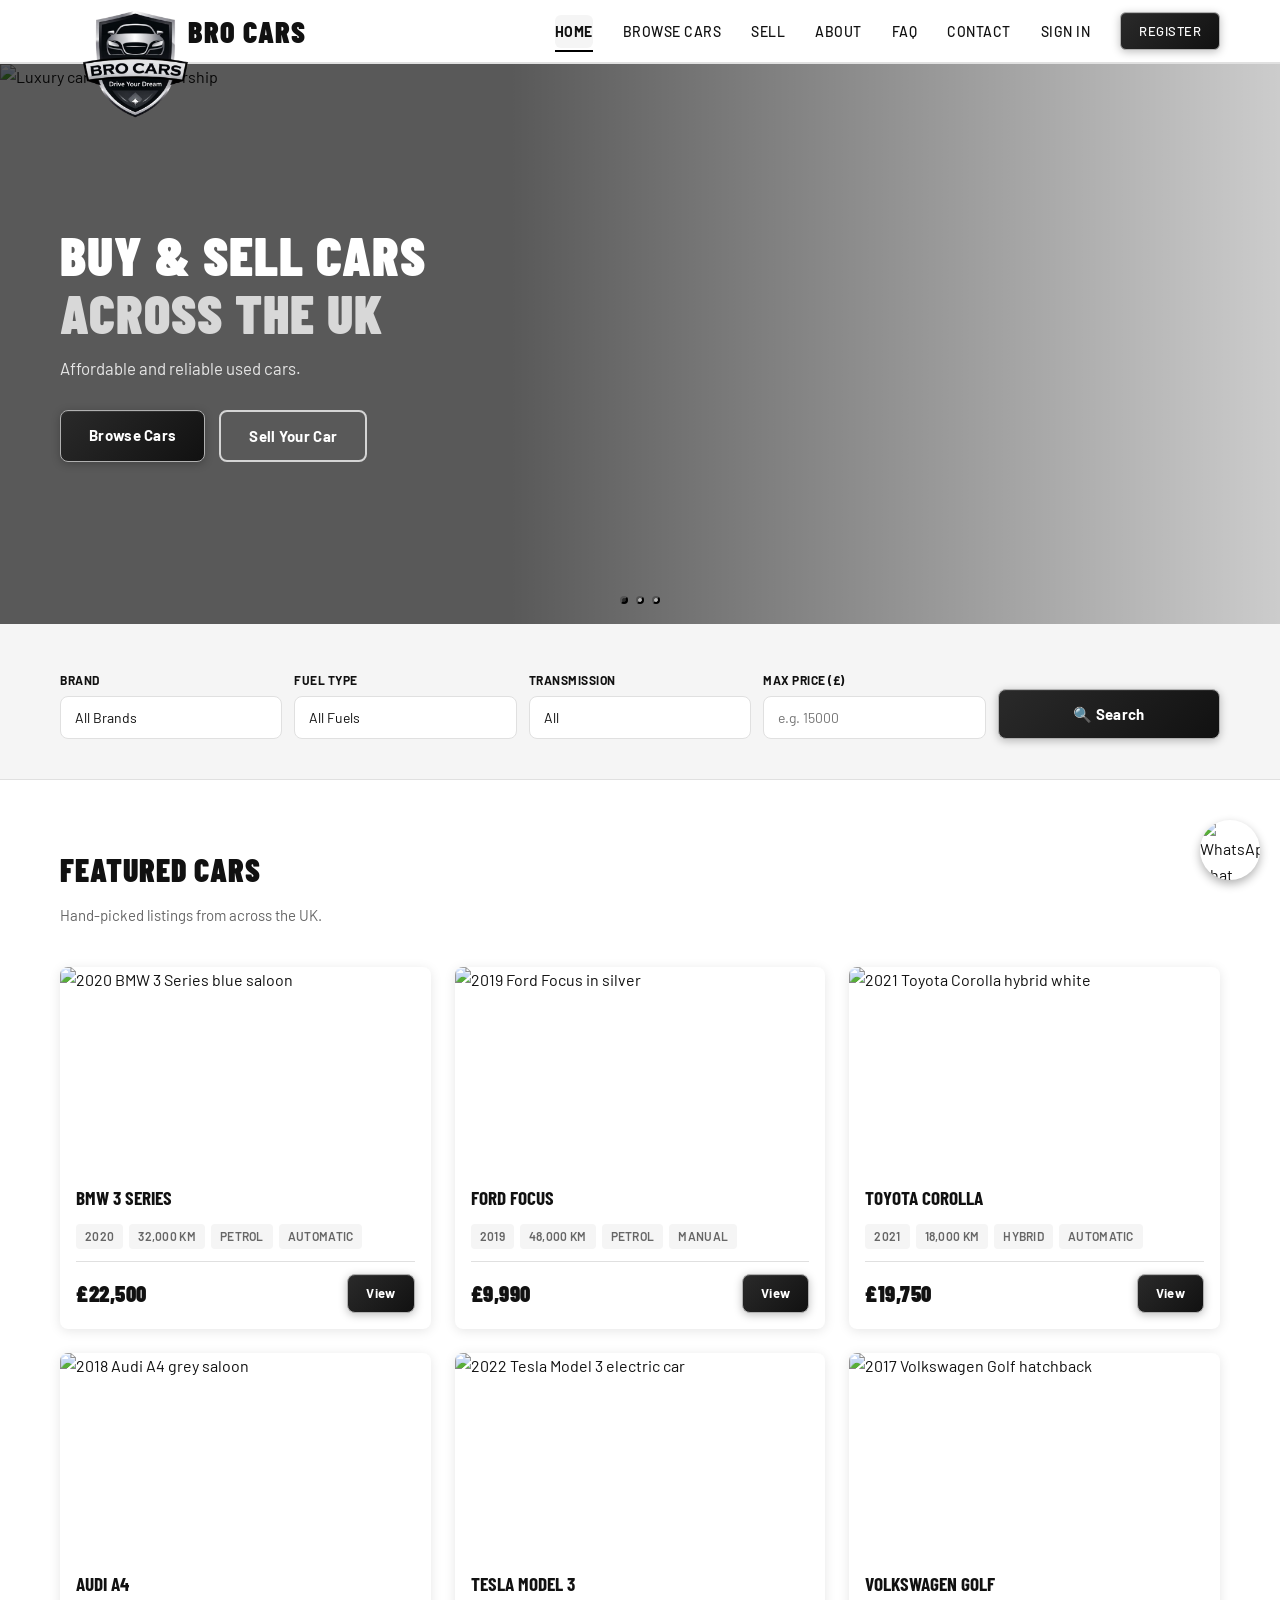
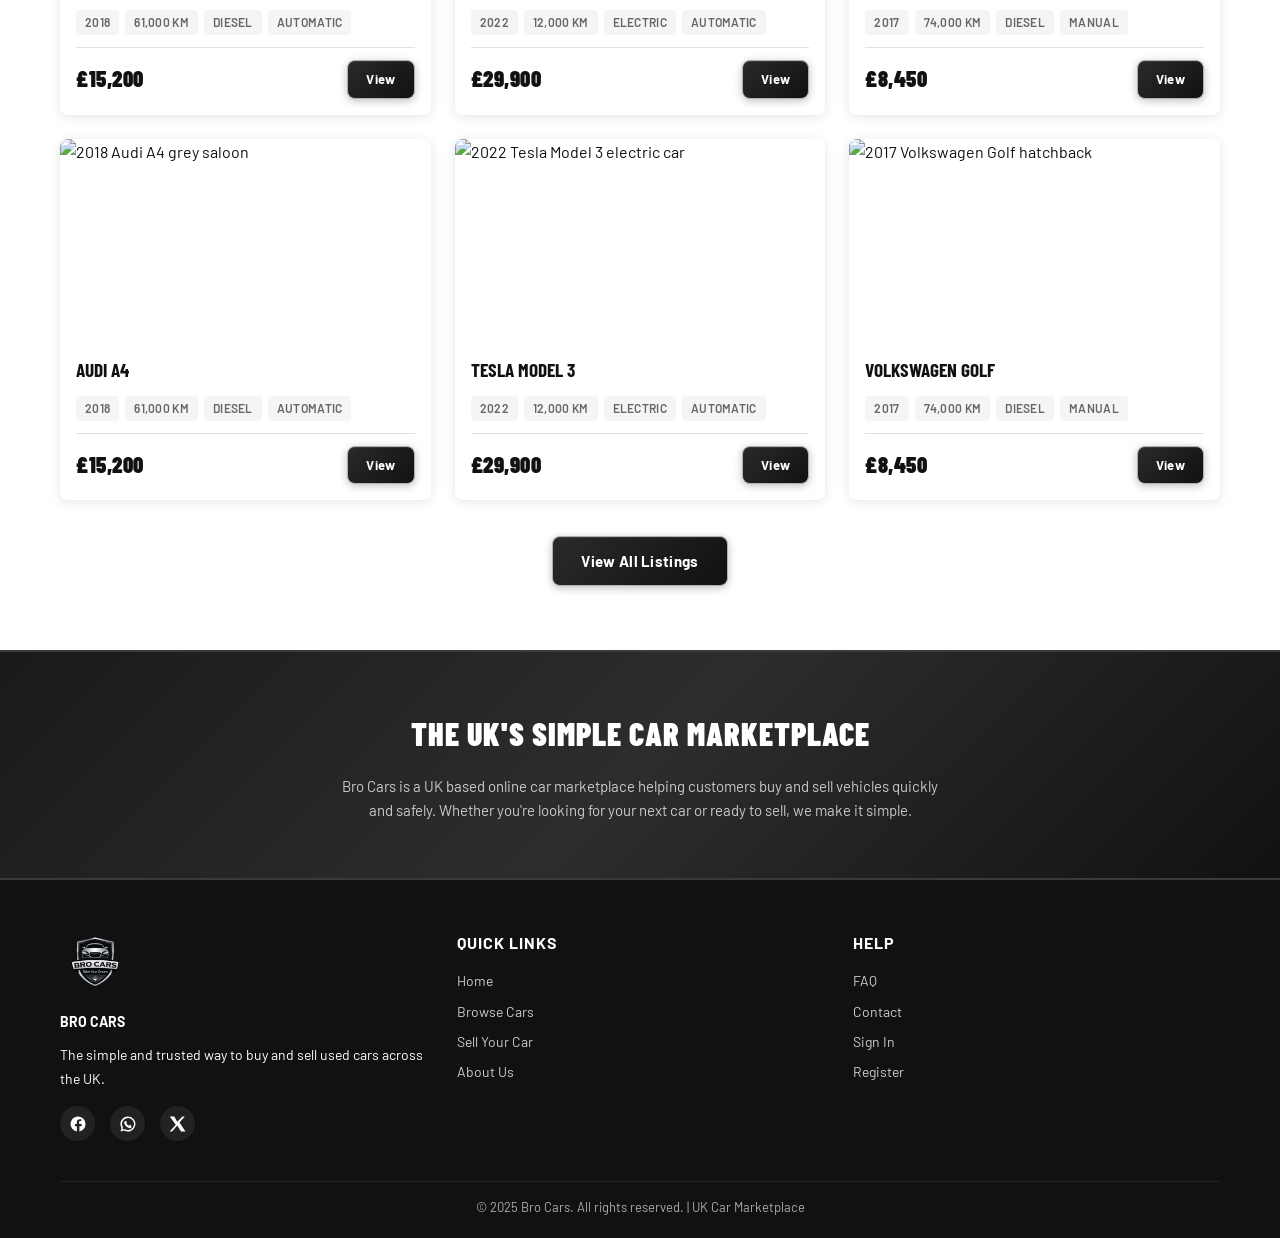
==== index.html @ 844549fd "Add files via upload" ====
<!DOCTYPE html>
<html lang="en">
<head>
  <meta charset="UTF-8" />
  <meta name="viewport" content="width=device-width, initial-scale=1.0" />

  <!-- Primary SEO -->
  <title>About Bro Cars | Trusted UK Car Sales Marketplace</title>
  <meta name="description" content="Learn about Bro Cars, a trusted UK car sales marketplace helping customers buy and sell used cars quickly and securely across the United Kingdom." />
  <meta name="keywords" content="UK car sales, buy cars UK, sell cars UK, used cars UK, car marketplace UK, Bro Cars UK" />
  <meta name="author" content="Bro Cars UK" />
  <meta name="robots" content="index, follow" />
  <link rel="canonical" href="https://www.brocars.co.uk/about.html" />

  <!-- Open Graph (Social Media SEO) -->
  <meta property="og:title" content="About Bro Cars | UK Online Car Marketplace" />
  <meta property="og:description" content="Bro Cars is a UK-based online platform connecting buyers and sellers across the United Kingdom." />
  <meta property="og:type" content="website" />
  <meta property="og:url" content="https://www.brocars.co.uk/about.html" />
  <meta property="og:image" content="https://www.brocars.co.uk/images/cover.jpg" />

  <!-- Twitter Card -->
  <meta name="twitter:card" content="summary_large_image" />
  <meta name="twitter:title" content="About Bro Cars UK" />
  <meta name="twitter:description" content="Trusted UK car marketplace to buy and sell used cars easily." />

  <!-- Favicon -->
<link rel="icon" type="image/png" href="favicon.png">

  <!-- Styles -->
  <link rel="stylesheet" href="style.css" />
</head>
<body>

<!-- NAVBAR -->
<nav class="navbar" role="navigation" aria-label="Main navigation">
  <div class="nav-inner">
   <a href="index.html" class="nav-logo" aria-label="Bro Cars Home">
  <img src="logo.png" alt="Bro Cars UK Car Sales Logo" style="height: 150px; width: auto; margin-top: 32%;">
  <span class="logo-text" style="margin-left: -30px; font-size: 30px;">BRO <span class="highlight" style="font-size: 30px;">CARS</span></span>
</a>
    <button class="hamburger" id="hamburger" aria-label="Toggle menu" aria-expanded="false">
      <span></span><span></span><span></span>
    </button>
    <ul class="nav-links" id="navLinks" role="list">
      <li><a href="index.html"class="active">Home</a></li>
      <li><a href="ads.html">Browse Cars</a></li>
      <li><a href="sell.html">Sell</a></li>
      <li><a href="about.html">About</a></li>
      <li><a href="faq.html">FAQ</a></li>
      <li><a href="contact.html">Contact</a></li>
      <li><a href="signin.html">Sign In</a></li>
      <li><a href="register.html" class="btn btn-red">Register</a></li>
    </ul>
  </div>
</nav>

<!-- HERO SLIDESHOW -->
<section class="hero" aria-label="Hero slideshow">
  <div class="slide active">
    <img src="https://images.unsplash.com/photo-1492144534655-ae79c964c9d7?w=1400&q=75&auto=format&fit=crop" alt="Luxury car at a UK dealership" loading="eager" />
  </div>
  <div class="slide">
    <img src="https://w0.peakpx.com/wallpaper/698/296/HD-wallpaper-car-night-city.jpg" alt="Row of used cars for sale in the UK" loading="lazy" />
  </div>
  <div class="slide">
    <img src="https://images.unsplash.com/photo-1503376780353-7e6692767b70?w=1400&q=75&auto=format&fit=crop" alt="Sports car on a UK road" loading="lazy" />
  </div>

  <div class="hero-content">
    <h1>Buy &amp; Sell Cars<br /><span>Across the UK</span></h1>
    <p>Affordable and reliable used cars.</p>
    <div class="hero-buttons">
      <a href="ads.html" class="btn btn-red">Browse Cars</a>
      <a href="sell.html" class="btn btn-outline">Sell Your Car</a>
    </div>
  </div>

  <div class="slide-dots" aria-label="Slideshow navigation">
    <button class="dot active" aria-label="Slide 1"></button>
    <button class="dot" aria-label="Slide 2"></button>
    <button class="dot" aria-label="Slide 3"></button>
  </div>
</section>

<!-- SEARCH SECTION -->
<section class="search-section" aria-label="Search cars">
  <div class="container">
    <div class="search-grid">
      <div class="search-field">
        <label for="sBrand">Brand</label>
        <select id="sBrand">
          <option value="">All Brands</option>
          <option>BMW</option>
          <option>Audi</option>
          <option>Mercedes</option>
          <option>Ford</option>
          <option>Toyota</option>
          <option>Honda</option>
          <option>Volkswagen</option>
          <option>Nissan</option>
        </select>
      </div>
      <div class="search-field">
        <label for="sFuel">Fuel Type</label>
        <select id="sFuel">
          <option value="">All Fuels</option>
          <option>Petrol</option>
          <option>Diesel</option>
          <option>Hybrid</option>
          <option>Electric</option>
        </select>
      </div>
      <div class="search-field">
        <label for="sTrans">Transmission</label>
        <select id="sTrans">
          <option value="">All</option>
          <option>Manual</option>
          <option>Automatic</option>
        </select>
      </div>
      <div class="search-field">
        <label for="sPrice">Max Price (£)</label>
        <input id="sPrice" type="number" placeholder="e.g. 15000" min="0" />
      </div>
      <div class="search-field">
        <label>&nbsp;</label>
        <a href="ads.html" class="btn btn-red" style="display:flex;align-items:center;justify-content:center;gap:6px">
          🔍 Search
        </a>
      </div>
    </div>
  </div>
</section>

<!-- FEATURED CARS -->
<section class="section" aria-labelledby="featured-title">
  <div class="container">
    <h2 class="section-title" id="featured-title">Featured Cars</h2>
    <p class="section-sub">Hand-picked listings from across the UK.</p>

    <div class="cars-grid">

      <!-- Card 1 -->
      <article class="car-card">
        <div class="car-card-img">
          <img src="https://images.unsplash.com/photo-1555215695-3004980ad54e?w=600&q=70&auto=format&fit=crop" alt="2020 BMW 3 Series blue saloon" loading="lazy" />
        </div>
        <div class="car-card-body">
          <h3>BMW 3 Series</h3>
          <div class="car-meta">
            <span>2020</span>
            <span>32,000 km</span>
            <span>Petrol</span>
            <span>Automatic</span>
          </div>
          <div class="car-card-footer">
            <span class="car-price">£22,500</span>
            <a href="ads.html" class="btn btn-red" style="padding:8px 18px;font-size:13px">View</a>
          </div>
        </div>
      </article>

      <!-- Card 2 -->
      <article class="car-card">
        <div class="car-card-img">
          <img src="https://images.unsplash.com/photo-1606664515524-ed2f786a0bd6?w=600&q=70&auto=format&fit=crop" alt="2019 Ford Focus in silver" loading="lazy" />
        </div>
        <div class="car-card-body">
          <h3>Ford Focus</h3>
          <div class="car-meta">
            <span>2019</span>
            <span>48,000 km</span>
            <span>Petrol</span>
            <span>Manual</span>
          </div>
          <div class="car-card-footer">
            <span class="car-price">£9,990</span>
            <a href="ads.html" class="btn btn-red" style="padding:8px 18px;font-size:13px">View</a>
          </div>
        </div>
      </article>

      <!-- Card 3 -->
      <article class="car-card">
        <div class="car-card-img">
          <img src="https://images.unsplash.com/photo-1617788138017-80ad40651399?w=600&q=70&auto=format&fit=crop" alt="2021 Toyota Corolla hybrid white" loading="lazy" />
        </div>
        <div class="car-card-body">
          <h3>Toyota Corolla</h3>
          <div class="car-meta">
            <span>2021</span>
            <span>18,000 km</span>
            <span>Hybrid</span>
            <span>Automatic</span>
          </div>
          <div class="car-card-footer">
            <span class="car-price">£19,750</span>
            <a href="ads.html" class="btn btn-red" style="padding:8px 18px;font-size:13px">View</a>
          </div>
        </div>
      </article>

      <!-- Card 4 -->
      <article class="car-card">
        <div class="car-card-img">
          <img src="https://images.unsplash.com/photo-1549317661-bd32c8ce0db2?w=600&q=70&auto=format&fit=crop" alt="2018 Audi A4 grey saloon" loading="lazy" />
        </div>
        <div class="car-card-body">
          <h3>Audi A4</h3>
          <div class="car-meta">
            <span>2018</span>
            <span>61,000 km</span>
            <span>Diesel</span>
            <span>Automatic</span>
          </div>
          <div class="car-card-footer">
            <span class="car-price">£15,200</span>
            <a href="ads.html" class="btn btn-red" style="padding:8px 18px;font-size:13px">View</a>
          </div>
        </div>
      </article>

      <!-- Card 5 -->
      <article class="car-card">
        <div class="car-card-img">
          <img src="https://images.unsplash.com/photo-1494976388531-d1058494cdd8?w=600&q=70&auto=format&fit=crop" alt="2022 Tesla Model 3 electric car" loading="lazy" />
        </div>
        <div class="car-card-body">
          <h3>Tesla Model 3</h3>
          <div class="car-meta">
            <span>2022</span>
            <span>12,000 km</span>
            <span>Electric</span>
            <span>Automatic</span>
          </div>
          <div class="car-card-footer">
            <span class="car-price">£29,900</span>
            <a href="ads.html" class="btn btn-red" style="padding:8px 18px;font-size:13px">View</a>
          </div>
        </div>
      </article>

      <!-- Card 6 -->
      <article class="car-card">
        <div class="car-card-img">
          <img src="https://images.unsplash.com/photo-1627483262268-9c2b5b2834b5?w=600&q=70&auto=format&fit=crop" alt="2017 Volkswagen Golf hatchback" loading="lazy" />
        </div>
        <div class="car-card-body">
          <h3>Volkswagen Golf</h3>
          <div class="car-meta">
            <span>2017</span>
            <span>74,000 km</span>
            <span>Diesel</span>
            <span>Manual</span>
          </div>
          <div class="car-card-footer">
            <span class="car-price">£8,450</span>
            <a href="ads.html" class="btn btn-red" style="padding:8px 18px;font-size:13px">View</a>
          </div>
        </div>
      </article>

      <!-- Card 4 -->
      <article class="car-card">
        <div class="car-card-img">
          <img src="https://images.unsplash.com/photo-1549317661-bd32c8ce0db2?w=600&q=70&auto=format&fit=crop" alt="2018 Audi A4 grey saloon" loading="lazy" />
        </div>
        <div class="car-card-body">
          <h3>Audi A4</h3>
          <div class="car-meta">
            <span>2018</span>
            <span>61,000 km</span>
            <span>Diesel</span>
            <span>Automatic</span>
          </div>
          <div class="car-card-footer">
            <span class="car-price">£15,200</span>
            <a href="ads.html" class="btn btn-red" style="padding:8px 18px;font-size:13px">View</a>
          </div>
        </div>
      </article>

      <!-- Card 5 -->
      <article class="car-card">
        <div class="car-card-img">
          <img src="https://images.unsplash.com/photo-1494976388531-d1058494cdd8?w=600&q=70&auto=format&fit=crop" alt="2022 Tesla Model 3 electric car" loading="lazy" />
        </div>
        <div class="car-card-body">
          <h3>Tesla Model 3</h3>
          <div class="car-meta">
            <span>2022</span>
            <span>12,000 km</span>
            <span>Electric</span>
            <span>Automatic</span>
          </div>
          <div class="car-card-footer">
            <span class="car-price">£29,900</span>
            <a href="ads.html" class="btn btn-red" style="padding:8px 18px;font-size:13px">View</a>
          </div>
        </div>
      </article>

      <!-- Card 6 -->
      <article class="car-card">
        <div class="car-card-img">
          <img src="https://images.unsplash.com/photo-1627483262268-9c2b5b2834b5?w=600&q=70&auto=format&fit=crop" alt="2017 Volkswagen Golf hatchback" loading="lazy" />
        </div>
        <div class="car-card-body">
          <h3>Volkswagen Golf</h3>
          <div class="car-meta">
            <span>2017</span>
            <span>74,000 km</span>
            <span>Diesel</span>
            <span>Manual</span>
          </div>
          <div class="car-card-footer">
            <span class="car-price">£8,450</span>
            <a href="ads.html" class="btn btn-red" style="padding:8px 18px;font-size:13px">View</a>
          </div>
        </div>
      </article>

    </div>

    <div style="text-align:center;margin-top:36px">
      <a href="ads.html" class="btn btn-red">View All Listings</a>
    </div>
  </div>
</section>

<!-- INTRO -->
<section class="intro-section" aria-label="About Bro Cars">
  <div class="container">
    <h2>The UK's Simple Car Marketplace</h2>
    <p>Bro Cars is a UK based online car marketplace helping customers buy and sell vehicles quickly and safely. Whether you're looking for your next car or ready to sell, we make it simple.</p>
  </div>
</section>

<!-- FOOTER -->
<footer class="footer">
  <div class="container">
    <div class="footer-grid">

      <div class="footer-brand">
        <img src="logo.png" alt="Bro Cars UK Car Sales Logo">
        <p class="brand-name">BRO CARS</p>
        <p>The simple and trusted way to buy and sell used cars across the UK.</p>

        <!-- Social Icons -->
        <div class="social-icons">
          <a href="#" aria-label="Facebook">
            <!-- Facebook SVG -->
            <svg viewBox="0 0 24 24">
              <path d="M22 12a10 10 0 10-11.5 9.9v-7H8v-3h2.5V9.5c0-2.5 1.5-4 3.8-4 1.1 0 2.2.2 2.2.2v2.4h-1.3c-1.3 0-1.7.8-1.7 1.6V12H17l-.4 3h-2.7v7A10 10 0 0022 12z"/>
            </svg>
          </a>

          <a href="#" aria-label="WhatsApp">
            <!-- WhatsApp SVG -->
            <svg viewBox="0 0 24 24">
              <path d="M12 2a10 10 0 00-8.6 15.2L2 22l4.9-1.3A10 10 0 1012 2zm0 18a8 8 0 01-4.1-1.1l-.3-.2-2.9.8.8-2.8-.2-.3A8 8 0 1112 20zm4.2-6.1c-.2-.1-1.3-.6-1.5-.7s-.3-.1-.4.1-.6.7-.7.8-.2.2-.4.1a6.6 6.6 0 01-1.9-1.2 7.4 7.4 0 01-1.4-1.7c-.1-.2 0-.3.1-.4l.3-.3.1-.3c.1-.1 0-.2 0-.3l-.7-1.6c-.2-.4-.4-.3-.6-.3h-.5a1 1 0 00-.7.3 3 3 0 00-1 2.2 5.2 5.2 0 001.1 2.7 11.8 11.8 0 004.6 3.8 5.4 5.4 0 002.4.5 2 2 0 001.5-.9 1.6 1.6 0 00.1-1c-.1-.1-.2-.1-.4-.2z"/>
            </svg>
          </a>

          <a href="#" aria-label="X">
            <!-- X SVG -->
            <svg viewBox="0 0 24 24">
              <path d="M18 2h3l-7 8 8 12h-6l-5-8-7 8H1l8-9L1 2h6l4 7 7-7z"/>
            </svg>
          </a>
        </div>
      </div>

      <div class="footer-col">
        <h4>Quick Links</h4>
        <a href="index.html">Home</a>
        <a href="ads.html">Browse Cars</a>
        <a href="sell.html">Sell Your Car</a>
        <a href="about.html">About Us</a>
      </div>

      <div class="footer-col">
        <h4>Help</h4>
        <a href="faq.html">FAQ</a>
        <a href="contact.html">Contact</a>
        <a href="signin.html">Sign In</a>
        <a href="register.html">Register</a>
      </div>

    </div>

    <div class="footer-bottom">
      <p>&copy; 2025 Bro Cars. All rights reserved. | UK Car Marketplace</p>
    </div>
  </div>
</footer>
<a href="https://wa.me/+94769988123" 
   class="whatsapp-float" 
   target="_blank" 
   aria-label="Chat on WhatsApp">
   <img src="https://cdn-icons-png.flaticon.com/512/733/733585.png" 
        alt="WhatsApp Chat">
</a>
<script src="script.js"></script>
</body>
</html>
---- style.css ----
/* ============================================
   BRO CARS - Main Stylesheet
   ============================================ */

@import url('https://fonts.googleapis.com/css2?family=Barlow:wght@400;500;600;700;900&family=Barlow+Condensed:wght@700;900&display=swap');

:root {
  --red: #2a2a2a;           /* Primary accent → dark charcoal (logo black) */
  --red-dark: #111111;      /* Hover state → deep black */
  --black: #111111;
  --white: #ffffff;
  --gray-light: #f5f5f5;
  --gray: #e0e0e0;
  --gray-text: #666666;
  --shadow: 0 2px 12px rgba(0,0,0,0.10);
  --shadow-hover: 0 6px 28px rgba(0,0,0,0.20);
  --radius: 8px;
  --nav-height: 64px;

  /* Chrome/Silver accent used on buttons, prices, highlights */
  --silver: #b0b0b0;
  --silver-light: #d8d8d8;
  --chrome-grad: linear-gradient(135deg, #e8e8e8 0%, #a0a0a0 50%, #d0d0d0 100%);
}

*, *::before, *::after { box-sizing: border-box; margin: 0; padding: 0; }

html { scroll-behavior: smooth; }

body {
  font-family: 'Barlow', sans-serif;
  background: var(--white);
  color: var(--black);
  font-size: 16px;
  line-height: 1.6;
}

img { max-width: 100%; display: block; }
a { text-decoration: none; color: inherit; }
ul { list-style: none; }

/* ============================================
   UTILITY
   ============================================ */
.container {
  max-width: 1200px;
  margin: 0 auto;
  padding: 0 20px;
}

.btn {
  display: inline-block;
  padding: 12px 28px;
  border-radius: var(--radius);
  font-family: 'Barlow', sans-serif;
  font-weight: 700;
  font-size: 15px;
  cursor: pointer;
  border: none;
  transition: background 0.2s, transform 0.1s;
  letter-spacing: 0.3px;
}

.btn-red {
  background: var(--black);
  color: var(--white);
  border: 1.5px solid var(--silver);
  background-image: linear-gradient(135deg, #2a2a2a 0%, #111111 100%);
  box-shadow: 0 2px 8px rgba(0,0,0,0.25), inset 0 1px 0 rgba(255,255,255,0.08);
}

.btn-red:hover {
  background: #1a1a1a;
  background-image: linear-gradient(135deg, #3a3a3a 0%, #1a1a1a 100%);
  border-color: #cccccc;
  transform: translateY(-1px);
  box-shadow: 0 4px 16px rgba(0,0,0,0.35), inset 0 1px 0 rgba(255,255,255,0.12);
}

.btn-outline {
  background: transparent;
  color: var(--white);
  border: 2px solid rgba(255,255,255,0.75);
}

.btn-outline:hover {
  background: var(--white);
  color: var(--black);
  border-color: var(--white);
}

.section { padding: 64px 0; }
.section-title {
  font-family: 'Barlow Condensed', sans-serif;
  font-size: 2rem;
  font-weight: 900;
  text-transform: uppercase;
  letter-spacing: 1px;
  margin-bottom: 8px;
}
.section-sub {
  color: var(--gray-text);
  margin-bottom: 40px;
  font-size: 15px;
}

/* ============================================
   NAVBAR
   ============================================ */
.navbar {
  position: sticky;
  top: 0;
  z-index: 1000;
  background: var(--white);
  border-bottom: 2px solid var(--gray);
  height: var(--nav-height);
  display: flex;
  align-items: center;
}

.nav-inner {
  display: flex;
  align-items: center;
  justify-content: space-between;
  width: 100%;
  max-width: 1200px;
  margin: 0 auto;
  padding: 0 20px;
}

.nav-logo img {
  height: 90px;
  width: auto;
}

.nav-logo span {
  font-family: 'Barlow Condensed', sans-serif;
  font-size: 1.6rem;
  font-weight: 900;
  color: var(--black);
  letter-spacing: 1px;
}

.nav-links {
  display: flex;
  align-items: center;
  gap: 30px;
}

.nav-links a {
  font-weight: 600;
  font-size: 14px;
  padding: 6px 14px;
  border-radius: 6px;
  color: var(--black);
  transition: color 0.2s;
  text-transform: uppercase;
  letter-spacing: 0.5px;
}

.nav-links a:hover, .nav-links a.active {
  color: var(--black);
  background: var(--gray-light);
  border-radius: 6px;
}

.nav-links .btn-red {
  color: var(--white);
  padding: 8px 18px;
  font-size: 13px;
}



.hamburger {
  display: none;
  flex-direction: column;
  gap: 5px;
  cursor: pointer;
  background: none;
  border: none;
  padding: 4px;
}

.hamburger span {
  display: block;
  width: 24px;
  height: 2px;
  background: var(--black);
  border-radius: 2px;
  transition: all 0.3s;
}

/* ============================================
   HERO SLIDESHOW
   ============================================ */
.hero {
  position: relative;
  height: 560px;
  overflow: hidden;
}

.slide {
  position: absolute;
  inset: 0;
  opacity: 0;
  transition: opacity 0.8s ease;
}

.slide.active { opacity: 1; }

.slide img {
  width: 100%;
  height: 100%;
  object-fit: cover;
}

.slide::after {
  content: '';
  position: absolute;
  inset: 0;
  background: linear-gradient(to right, rgba(0,0,0,0.65) 40%, rgba(0,0,0,0.2));
}

.hero-content {
  position: absolute;
  inset: 0;
  z-index: 10;
  display: flex;
  flex-direction: column;
  justify-content: center;
  padding: 0 60px;
  max-width: 650px;
}

.hero-content h1 {
  font-family: 'Barlow Condensed', sans-serif;
  font-size: 3.4rem;
  font-weight: 900;
  color: var(--white);
  text-transform: uppercase;
  line-height: 1.05;
  letter-spacing: 1px;
  margin-bottom: 14px;
}

.hero-content h1 span { color: var(--silver-light); }

.hero-content p {
  color: rgba(255,255,255,0.85);
  font-size: 1.05rem;
  margin-bottom: 28px;
}

.hero-buttons { display: flex; gap: 14px; flex-wrap: wrap; }

.slide-dots {
  position: absolute;
  bottom: 20px;
  left: 50%;
  transform: translateX(-50%);
  z-index: 10;
  display: flex;
  gap: 8px;
}

.dot {
  width: 8px;
  height: 8px;
  border-radius: 50%;
  background: rgba(255,255,255,0.5);
  cursor: pointer;
  transition: background 0.3s;
}

.dot.active { background: var(--red); }

/* ============================================
   COVER IMAGE (non-home pages)
   ============================================ */
.page-cover {
  height: 280px;
  position: relative;
  overflow: hidden;
}

.page-cover img {
  width: 100%;
  height: 100%;
  object-fit: cover;
}

.page-cover::after {
  content: '';
  position: absolute;
  inset: 0;
  background: rgba(0,0,0,0.5);
}

.page-cover-content {
  position: absolute;
  inset: 0;
  z-index: 5;
  display: flex;
  flex-direction: column;
  align-items: center;
  justify-content: center;
  color: var(--white);
  text-align: center;
}

.page-cover-content h1 {
  font-family: 'Barlow Condensed', sans-serif;
  font-size: 2.6rem;
  font-weight: 900;
  text-transform: uppercase;
  letter-spacing: 2px;
  margin-bottom: 6px;
}

.page-cover-content p {
  font-size: 1rem;
  opacity: 0.85;
}

/* ============================================
   SEARCH SECTION
   ============================================ */
.search-section {
  background: var(--gray-light);
  padding: 40px 0;
  border-bottom: 1px solid var(--gray);
}

.search-grid {
  display: grid;
  grid-template-columns: repeat(5, 1fr);
  gap: 12px;
  align-items: end;
}

.search-field label {
  display: block;
  font-size: 12px;
  font-weight: 700;
  text-transform: uppercase;
  letter-spacing: 0.5px;
  margin-bottom: 6px;
  color: var(--black);
}

.search-field select,
.search-field input {
  width: 100%;
  padding: 12px 14px;
  border: 1.5px solid var(--gray);
  border-radius: var(--radius);
  font-family: 'Barlow', sans-serif;
  font-size: 14px;
  background: var(--white);
  color: var(--black);
  appearance: none;
  outline: none;
  transition: border-color 0.2s;
}

.search-field select:focus,
.search-field input:focus {
  border-color: var(--black);
  box-shadow: 0 0 0 2px rgba(0,0,0,0.08);
}

.search-field .btn {
  width: 100%;
  justify-content: center;
  display: flex;
  align-items: center;
  gap: 6px;
}

/* ============================================
   CAR GRID
   ============================================ */
.cars-grid {
  display: grid;
  grid-template-columns: repeat(3, 1fr);
  gap: 24px;
}

.car-card {
  background: var(--white);
  border-radius: var(--radius);
  box-shadow: var(--shadow);
  overflow: hidden;
  transition: box-shadow 0.2s, transform 0.2s;
}

.car-card:hover {
  box-shadow: var(--shadow-hover);
  transform: translateY(-3px);
}

.car-card-img {
  height: 200px;
  overflow: hidden;
}

.car-card-img img {
  width: 100%;
  height: 100%;
  object-fit: cover;
  transition: transform 0.4s;
}

.car-card:hover .car-card-img img {
  transform: scale(1.04);
}

.car-card-body {
  padding: 16px;
}

.car-card-body h3 {
  font-family: 'Barlow Condensed', sans-serif;
  font-size: 1.2rem;
  font-weight: 700;
  margin-bottom: 4px;
  text-transform: uppercase;
}

.car-meta {
  display: flex;
  flex-wrap: wrap;
  gap: 6px;
  margin: 10px 0;
}

.car-meta span {
  background: var(--gray-light);
  border-radius: 4px;
  font-size: 12px;
  font-weight: 600;
  padding: 3px 9px;
  color: var(--gray-text);
  text-transform: uppercase;
  letter-spacing: 0.3px;
}

.car-card-footer {
  display: flex;
  align-items: center;
  justify-content: space-between;
  border-top: 1px solid var(--gray);
  padding-top: 12px;
  margin-top: 12px;
}

.car-price {
  font-family: 'Barlow Condensed', sans-serif;
  font-size: 1.4rem;
  font-weight: 900;
  color: var(--black);
  letter-spacing: 0.5px;
}

/* ============================================
   INTRO SECTION
   ============================================ */
.intro-section {
  background: linear-gradient(135deg, #1a1a1a 0%, #2d2d2d 50%, #111111 100%);
  color: var(--white);
  padding: 56px 0;
  text-align: center;
  border-top: 2px solid #3a3a3a;
  border-bottom: 2px solid #3a3a3a;
}

.intro-section h2 {
  font-family: 'Barlow Condensed', sans-serif;
  font-size: 2rem;
  font-weight: 900;
  text-transform: uppercase;
  letter-spacing: 1px;
  margin-bottom: 14px;
}

.intro-section p {
  max-width: 600px;
  margin: 0 auto;
  color: rgba(255,255,255,0.75);
  font-size: 15px;
}

/* ============================================
   FILTER BAR (ads page)
   ============================================ */
.filter-bar {
  display: flex;
  gap: 12px;
  flex-wrap: wrap;
  margin-bottom: 32px;
  padding: 20px;
  background: var(--gray-light);
  border-radius: var(--radius);
}

.filter-bar select {
  padding: 10px 14px;
  border: 1.5px solid var(--gray);
  border-radius: var(--radius);
  font-family: 'Barlow', sans-serif;
  font-size: 14px;
  background: var(--white);
  outline: none;
  cursor: pointer;
}

/* ============================================
   FORM STYLES
   ============================================ */
.form-card {
  background: var(--white);
  border-radius: var(--radius);
  box-shadow: var(--shadow);
  padding: 40px;
  max-width: 680px;
  margin: 0 auto;
}

.form-grid {
  display: grid;
  grid-template-columns: 1fr 1fr;
  gap: 20px;
}

.form-group {
  display: flex;
  flex-direction: column;
  gap: 6px;
}

.form-group.full { grid-column: 1 / -1; }

.form-group label {
  font-size: 13px;
  font-weight: 700;
  text-transform: uppercase;
  letter-spacing: 0.4px;
  color: var(--black);
}

.form-group input,
.form-group select,
.form-group textarea {
  padding: 12px 14px;
  border: 1.5px solid var(--gray);
  border-radius: var(--radius);
  font-family: 'Barlow', sans-serif;
  font-size: 14px;
  background: var(--white);
  color: var(--black);
  outline: none;
  transition: border-color 0.2s;
}

.form-group input:focus,
.form-group select:focus,
.form-group textarea:focus {
  border-color: var(--black);
  box-shadow: 0 0 0 2px rgba(0,0,0,0.08);
}

.form-group textarea { resize: vertical; min-height: 100px; }

.form-submit {
  margin-top: 24px;
  text-align: center;
}

.form-submit .btn { min-width: 200px; font-size: 16px; padding: 14px 32px; }

/* ============================================
   AUTH PAGES
   ============================================ */
.auth-wrapper {
  min-height: calc(100vh - var(--nav-height) - 60px);
  display: flex;
  align-items: center;
  justify-content: center;
  padding: 48px 20px;
  background: var(--gray-light);
}

.auth-card {
  background: var(--white);
  border-radius: var(--radius);
  box-shadow: var(--shadow);
  padding: 48px 40px;
  width: 100%;
  max-width: 420px;
}

.auth-card h1 {
  font-family: 'Barlow Condensed', sans-serif;
  font-size: 1.8rem;
  font-weight: 900;
  text-transform: uppercase;
  letter-spacing: 1px;
  margin-bottom: 4px;
}

.auth-card .auth-sub {
  color: var(--gray-text);
  font-size: 14px;
  margin-bottom: 28px;
}

.auth-card .form-group { margin-bottom: 16px; }

.auth-card .btn { width: 100%; text-align: center; margin-top: 8px; }

.auth-link {
  text-align: center;
  margin-top: 20px;
  font-size: 14px;
  color: var(--gray-text);
}

.auth-link a { color: var(--black); font-weight: 700; text-decoration: underline; }

/* ============================================
   FAQ
   ============================================ */
.faq-list { max-width: 720px; margin: 0 auto; }

.faq-item {
  border: 1.5px solid var(--gray);
  border-radius: var(--radius);
  margin-bottom: 12px;
  overflow: hidden;
}

.faq-question {
  width: 100%;
  background: var(--white);
  border: none;
  padding: 18px 20px;
  text-align: left;
  font-family: 'Barlow', sans-serif;
  font-size: 15px;
  font-weight: 700;
  color: var(--black);
  cursor: pointer;
  display: flex;
  justify-content: space-between;
  align-items: center;
  transition: background 0.2s;
}

.faq-question:hover { background: var(--gray-light); }
.faq-question.open { color: var(--black); font-weight: 900; }

.faq-question .icon {
  font-size: 20px;
  font-weight: 400;
  transition: transform 0.3s;
  flex-shrink: 0;
}

.faq-question.open .icon { transform: rotate(45deg); }

.faq-answer {
  max-height: 0;
  overflow: hidden;
  transition: max-height 0.35s ease;
}

.faq-answer-inner {
  padding: 0 20px 18px;
  color: var(--gray-text);
  font-size: 14px;
  line-height: 1.7;
}

/* ============================================
   ABOUT
   ============================================ */
.about-content {
  display: grid;
  grid-template-columns: 1fr 1fr;
  gap: 48px;
  align-items: center;
}

.about-text h2 {
  font-family: 'Barlow Condensed', sans-serif;
  font-size: 1.8rem;
  font-weight: 900;
  text-transform: uppercase;
  letter-spacing: 1px;
  margin-bottom: 16px;
}

.about-text p { color: var(--gray-text); margin-bottom: 14px; font-size: 15px; }

.about-img img {
  border-radius: var(--radius);
  height: 320px;
  width: 100%;
  object-fit: cover;
}

.mission-box {
  background: linear-gradient(135deg, #1a1a1a 0%, #2d2d2d 100%);
  color: var(--white);
  border-radius: var(--radius);
  padding: 28px;
  margin-top: 20px;
  border-left: 4px solid var(--silver);
  box-shadow: 0 4px 16px rgba(0,0,0,0.2);
}

.mission-box h3 {
  font-family: 'Barlow Condensed', sans-serif;
  font-size: 1.1rem;
  font-weight: 900;
  text-transform: uppercase;
  letter-spacing: 1px;
  margin-bottom: 8px;
}

.mission-box p { font-size: 14px; opacity: 0.9; }

/* ============================================
   CONTACT
   ============================================ */
.contact-layout {
  display: grid;
  grid-template-columns: 1fr 1.6fr;
  gap: 48px;
  align-items: start;
}

.contact-info h2 {
  font-family: 'Barlow Condensed', sans-serif;
  font-size: 1.8rem;
  font-weight: 900;
  text-transform: uppercase;
  margin-bottom: 20px;
}

.contact-detail {
  display: flex;
  gap: 12px;
  margin-bottom: 18px;
  align-items: flex-start;
}

.contact-icon {
  width: 40px;
  height: 40px;
  background: linear-gradient(135deg, #2a2a2a, #111);
  border: 1px solid var(--silver);
  border-radius: 6px;
  display: flex;
  align-items: center;
  justify-content: center;
  color: var(--white);
  font-size: 18px;
  flex-shrink: 0;
  box-shadow: 0 2px 6px rgba(0,0,0,0.2);
}

.contact-detail-text strong {
  display: block;
  font-size: 13px;
  text-transform: uppercase;
  letter-spacing: 0.4px;
  margin-bottom: 2px;
}

.contact-detail-text span { font-size: 14px; color: var(--gray-text); }

/* ============================================
   FOOTER
   ============================================ */
footer {
  background: var(--black);
  color: rgba(255,255,255,0.7);
  padding: 48px 0 24px;
}

.footer-grid {
  display: grid;
  grid-template-columns: 2fr 1fr 1fr;
  gap: 40px;
  margin-bottom: 36px;
}

.footer-brand .logo-text {
  font-family: 'Barlow Condensed', sans-serif;
  font-size: 1.8rem;
  font-weight: 900;
  color: var(--white);
  letter-spacing: 1px;
  margin-bottom: 10px;
}

.footer-brand .logo-text span { color: var(--silver-light); }

.footer-brand p { font-size: 14px; line-height: 1.7; }

.footer-col h4 {
  color: var(--white);
  font-size: 13px;
  font-weight: 700;
  text-transform: uppercase;
  letter-spacing: 1px;
  margin-bottom: 14px;
}

.footer-col a {
  display: block;
  font-size: 14px;
  margin-bottom: 8px;
  color: rgba(255,255,255,0.6);
  transition: color 0.2s;
}

.footer-col a:hover { color: var(--silver-light); }

.footer-bottom {
  border-top: 1px solid rgba(255,255,255,0.1);
  padding-top: 20px;
  text-align: center;
  font-size: 13px;
  color: rgba(255,255,255,0.4);
}

/* ============================================
   RESPONSIVE
   ============================================ */
@media (max-width: 1024px) {
  .cars-grid { grid-template-columns: repeat(2, 1fr); }
  .search-grid { grid-template-columns: repeat(3, 1fr); }
  .about-content { grid-template-columns: 1fr; }
  .contact-layout { grid-template-columns: 1fr; }
}

@media (max-width: 768px) {
  .nav-links {
    display: none;
    flex-direction: column;
    position: absolute;
    top: var(--nav-height);
    left: 0; right: 0;
    background: var(--white);
    border-bottom: 2px solid var(--gray);
    padding: 16px 20px 20px;
    gap: 4px;
    box-shadow: 0 8px 20px rgba(0,0,0,0.08);
  }

  .nav-links.open { display: flex; }
  .nav-links a { padding: 10px 14px; font-size: 15px; }
  .hamburger { display: flex; }

  .hero { height: 440px; }
  .hero-content { padding: 0 24px; max-width: 100%; }
  .hero-content h1 { font-size: 2.2rem; }

  .search-grid { grid-template-columns: 1fr 1fr; }

  .cars-grid { grid-template-columns: 1fr; }

  .form-grid { grid-template-columns: 1fr; }
  .form-card { padding: 24px 20px; }

  .auth-card { padding: 32px 24px; }

  .footer-grid { grid-template-columns: 1fr; gap: 24px; }

  .page-cover { height: 200px; }
  .page-cover-content h1 { font-size: 1.8rem; }
}

@media (max-width: 480px) {
  .search-grid { grid-template-columns: 1fr; }
  .hero-content h1 { font-size: 1.8rem; }
  .hero-buttons { flex-direction: column; }
}

.footer {
    background: #111111;
    color: #ffffff;
    padding: 30px 20px;
    /* margin-top: 50px; */
}

.footer-container {
    max-width: 1200px;
    margin: auto;
    display: flex;
    justify-content: space-between;
    align-items: center;
    flex-wrap: wrap;
}

.footer-brand img {
    width: 70px;
    max-width: 100%;
    height: auto;
}

.footer-links a {
    color: #ffffff;
    text-decoration: none;
    margin-left: 15px;
    font-size: 14px;
}

.footer-links a:hover {
    color: #D90429;
}

/* Mobile */
@media(max-width:768px){
    .footer-container{
        flex-direction: column;
        text-align: center;
    }
    .footer-links{
        margin-top:15px;
    }
    .footer-links a{
        display:block;
        margin:5px 0;
    }
}



.footer {
    background: #111111;
    color: #ffffff;
    padding: 50px 20px 20px;
}

.footer-grid {
    display: grid;
    grid-template-columns: repeat(auto-fit, minmax(220px, 1fr));
    gap: 30px;
}

.footer-brand img {
    width: 70px;
    margin-bottom: 10px;
}

.brand-name {
    font-weight: 700;
    font-size: 18px;
    margin-bottom: 10px;
}

.footer-col h4 {
    margin-bottom: 15px;
    font-size: 16px;
}

.footer-col a {
    display: block;
    color: #cccccc;
    text-decoration: none;
    margin-bottom: 8px;
    font-size: 14px;
}

.footer-col a:hover {
    color: #D90429;
}

/* Social Icons */
.social-icons {
    margin-top: 15px;
    display: flex;
    gap: 15px;
}

.social-icons a {
    width: 35px;
    height: 35px;
    background: #222;
    display: flex;
    align-items: center;
    justify-content: center;
    border-radius: 50%;
    transition: 0.3s;
}

.social-icons a:hover {
    background: #D90429;
}

.social-icons svg {
    fill: #ffffff;
    width: 18px;
    height: 18px;
}

/* Bottom */
.footer-bottom {
    text-align: center;
    margin-top: 40px;
    border-top: 1px solid #222;
    padding-top: 15px;
    font-size: 13px;
    color: #aaaaaa;
}


.nav-links a {
    text-decoration: none;
    color: #111;
    padding: 8px 0;
    position: relative;
    font-weight: 500;
}



/* Active link */
.nav-links a.active {

    font-weight: 700;
}

/* Underline effect */
.nav-links a.active::after {
    content: "";
    position: absolute;
    left: 0;
    bottom: -4px;
    width: 100%;
    height: 2px;
    background: black;
}






/* Logo container */
.nav-logo {
    display: flex;
    align-items: center;
    gap: 8px;
    text-decoration: none;
}

/* Logo image size */
.nav-logo img {
    width: 45px;
    height: auto;
}

/* Logo text */
.logo-text {
    font-size: 18px;
    font-weight: 700;
    color: #111;
    letter-spacing: 1px;
}

.auth-card img {
    width: 70px;     
    height: auto;
    display: block;
    margin: 0 auto 10px auto;  
}


.whatsapp-float {
  position: fixed;
  bottom: 20px;
  right: 20px;
  z-index: 1000;
}

.whatsapp-float img {
  width: 60px;
  height: 60px;
  border-radius: 50%;
  box-shadow: 0 4px 10px rgba(0,0,0,0.3);
  transition: transform 0.3s ease;
}

.whatsapp-float img:hover {
  transform: scale(1.1);
}
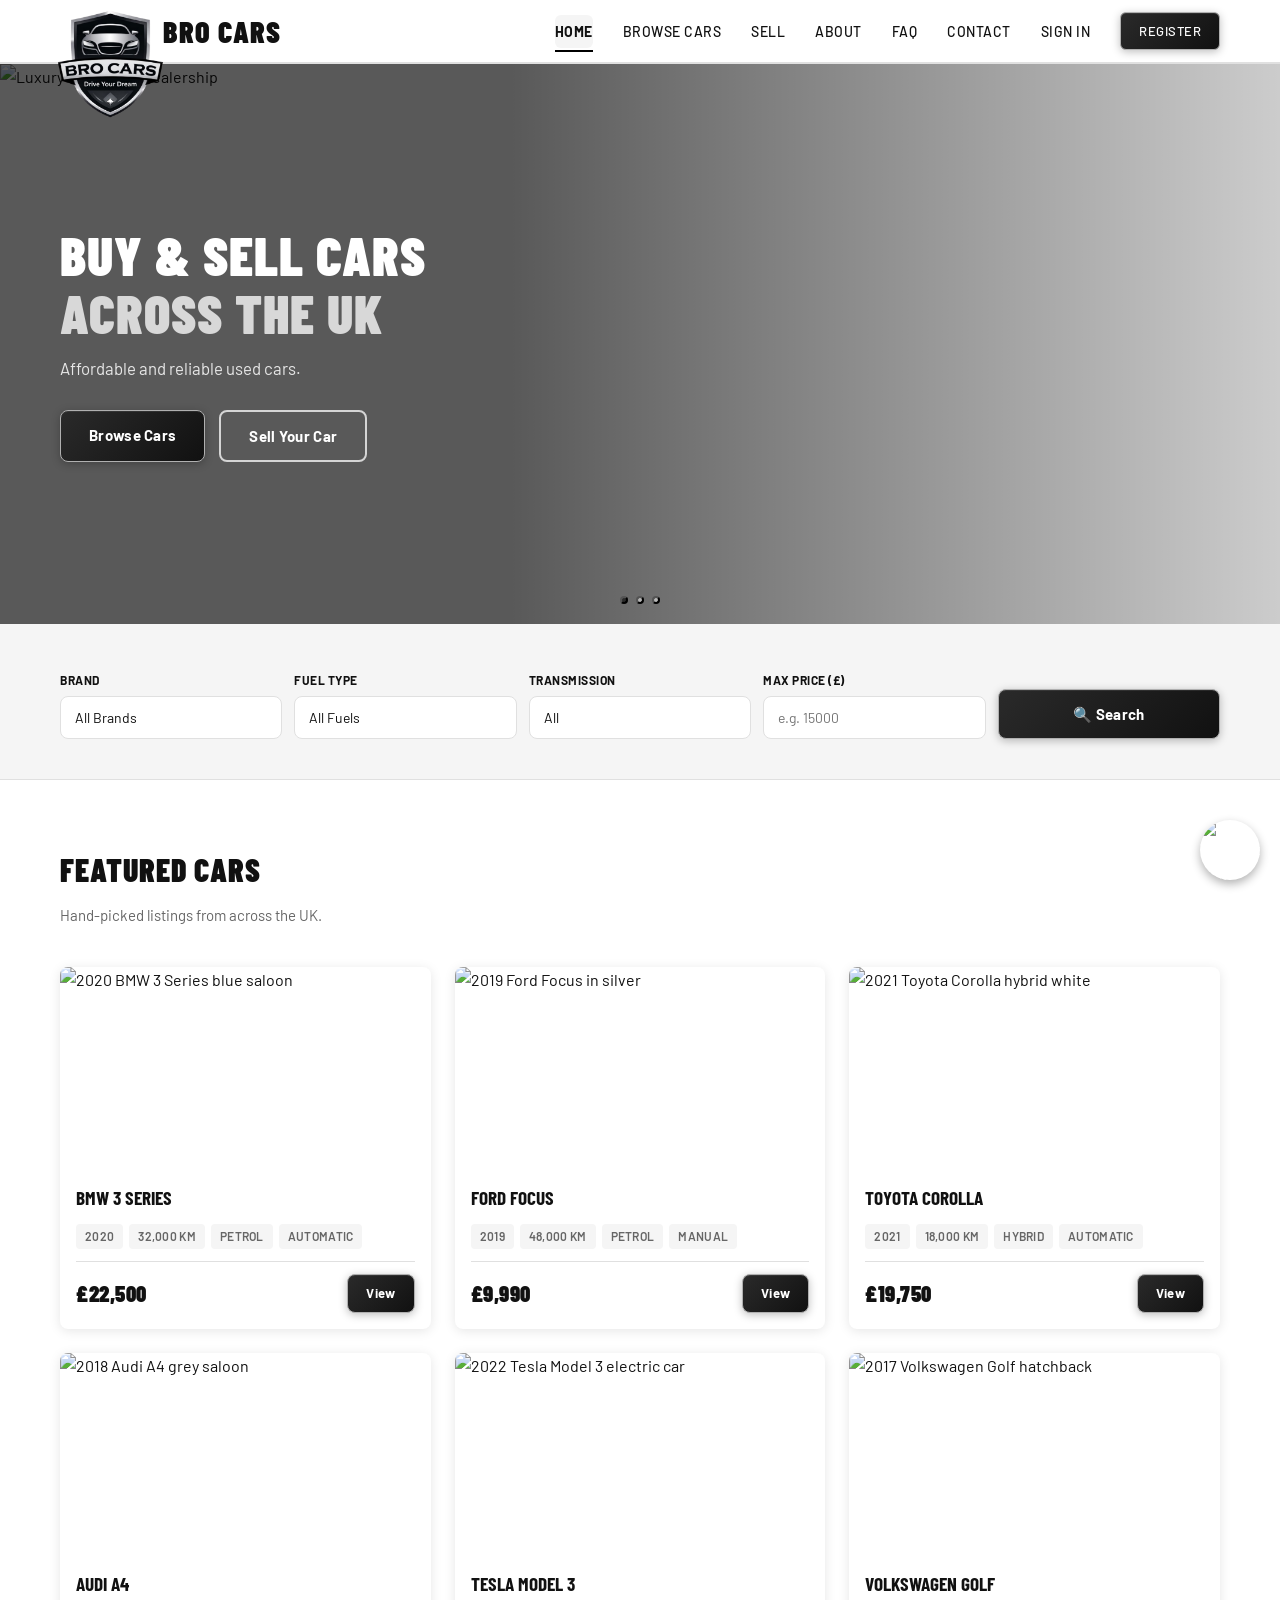
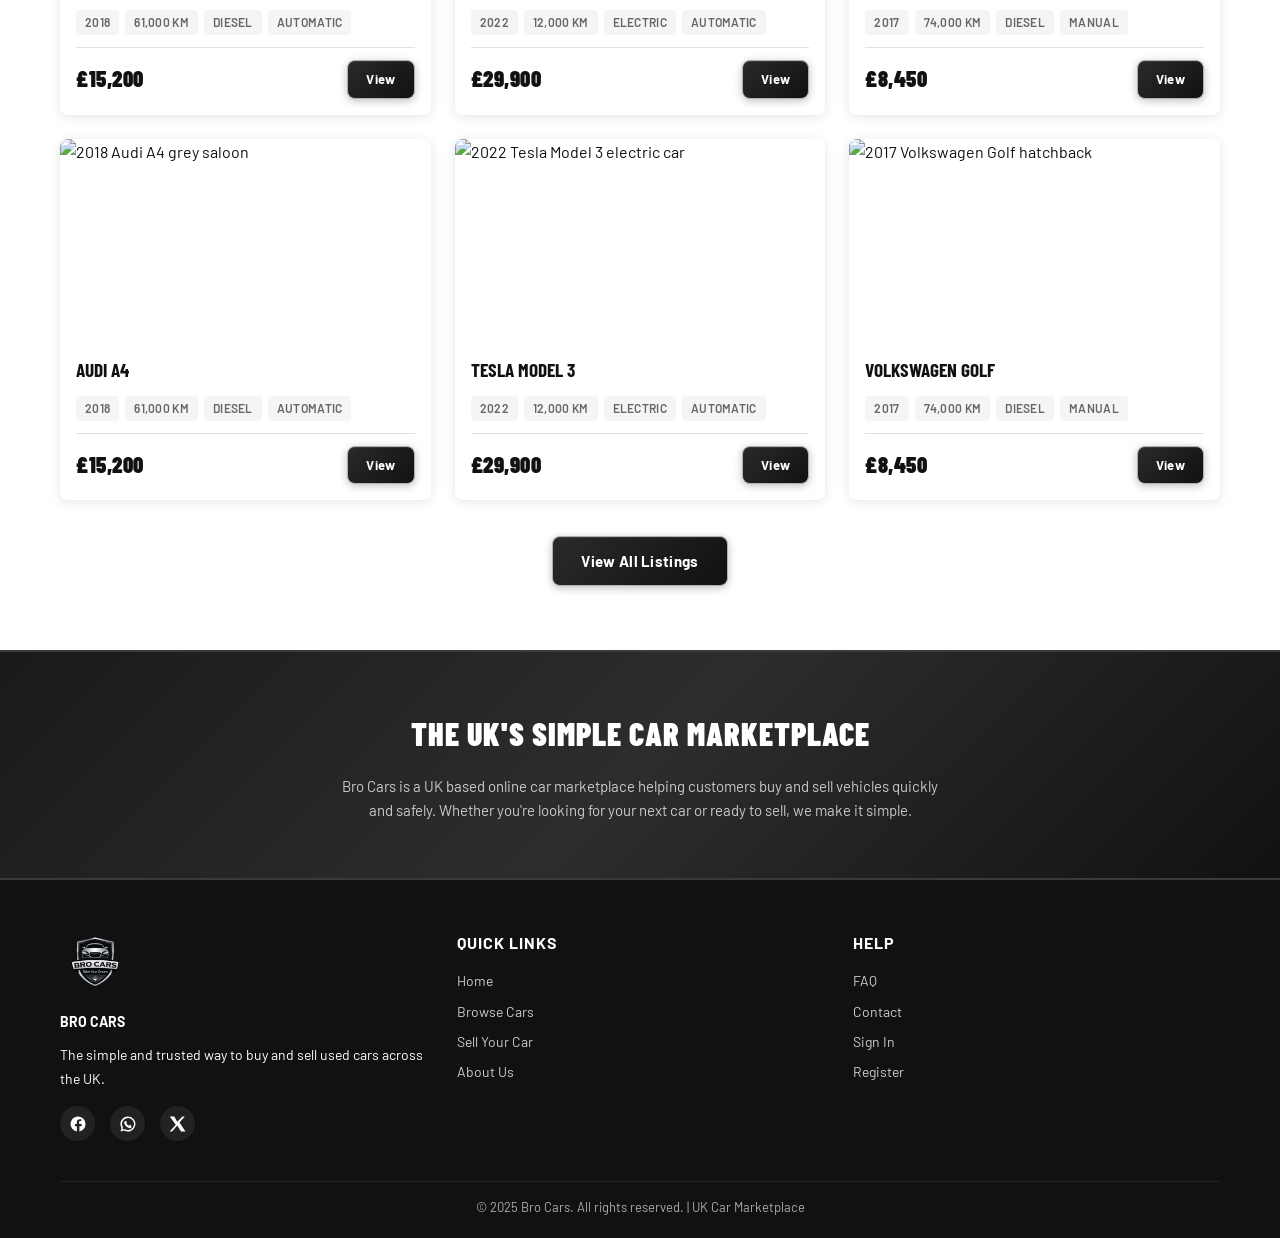
==== commit dae78836: "Update index.html" ====
--- a/index.html
+++ b/index.html
@@ -36,7 +36,7 @@
 <nav class="navbar" role="navigation" aria-label="Main navigation">
   <div class="nav-inner">
    <a href="index.html" class="nav-logo" aria-label="Bro Cars Home">
-  <img src="logo.png" alt="Bro Cars UK Car Sales Logo" style="height: 150px; width: auto; margin-top: 32%;">
+  <img src="logo.png" alt="Bro Cars UK Car Sales Logo" style="height: 150px; width: auto; margin-top: 32%; margin-left: -10%;">
   <span class="logo-text" style="margin-left: -30px; font-size: 30px;">BRO <span class="highlight" style="font-size: 30px;">CARS</span></span>
 </a>
     <button class="hamburger" id="hamburger" aria-label="Toggle menu" aria-expanded="false">
@@ -339,6 +339,14 @@
 
 <!-- FOOTER -->
 <footer class="footer">
+
+  <a href="https://wa.me/+94769988123" 
+   class="whatsapp-float" 
+   target="_blank" 
+   aria-label="Chat on WhatsApp">
+   <img src="whatsappicon.png" 
+        alt="WhatsApp Chat">
+</a>
   <div class="container">
     <div class="footer-grid">
 
@@ -395,13 +403,7 @@
     </div>
   </div>
 </footer>
-<a href="https://wa.me/+94769988123" 
-   class="whatsapp-float" 
-   target="_blank" 
-   aria-label="Chat on WhatsApp">
-   <img src="https://cdn-icons-png.flaticon.com/512/733/733585.png" 
-        alt="WhatsApp Chat">
-</a>
+
 <script src="script.js"></script>
 </body>
-</html>+</html>
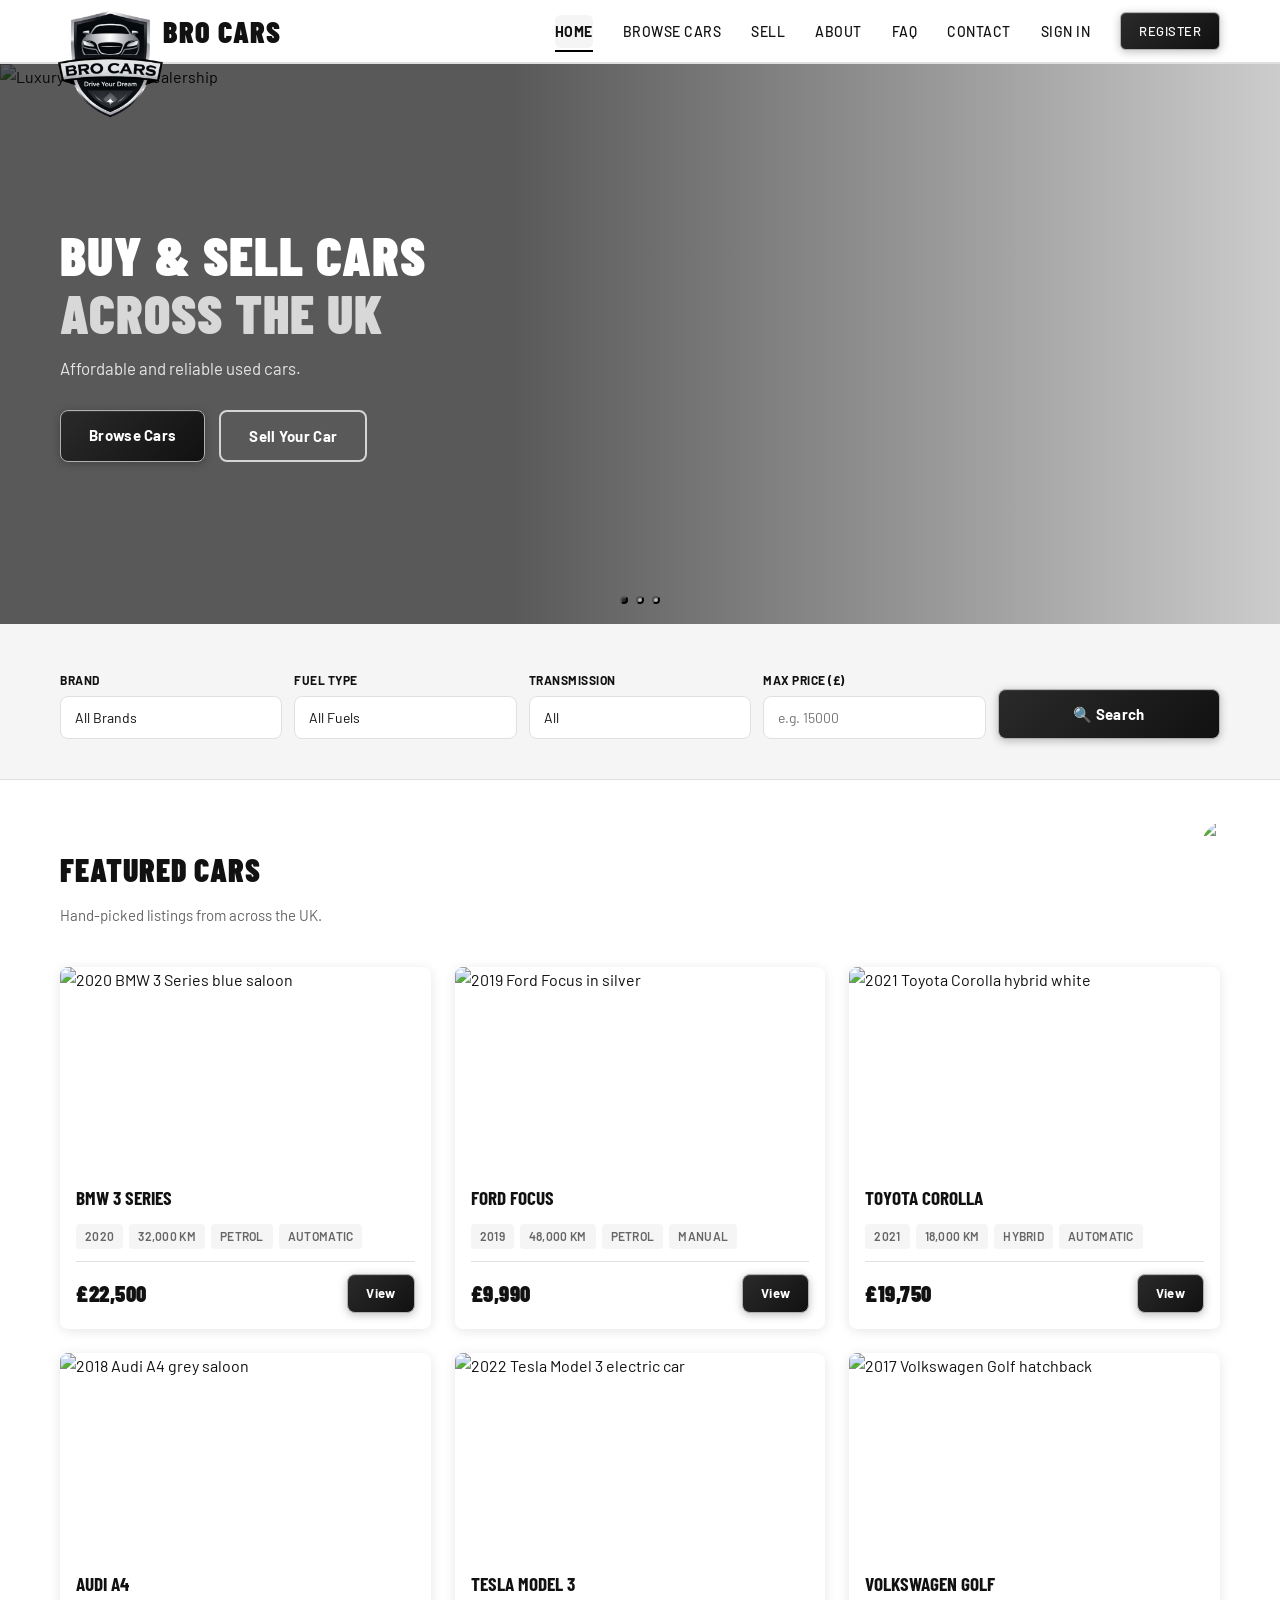
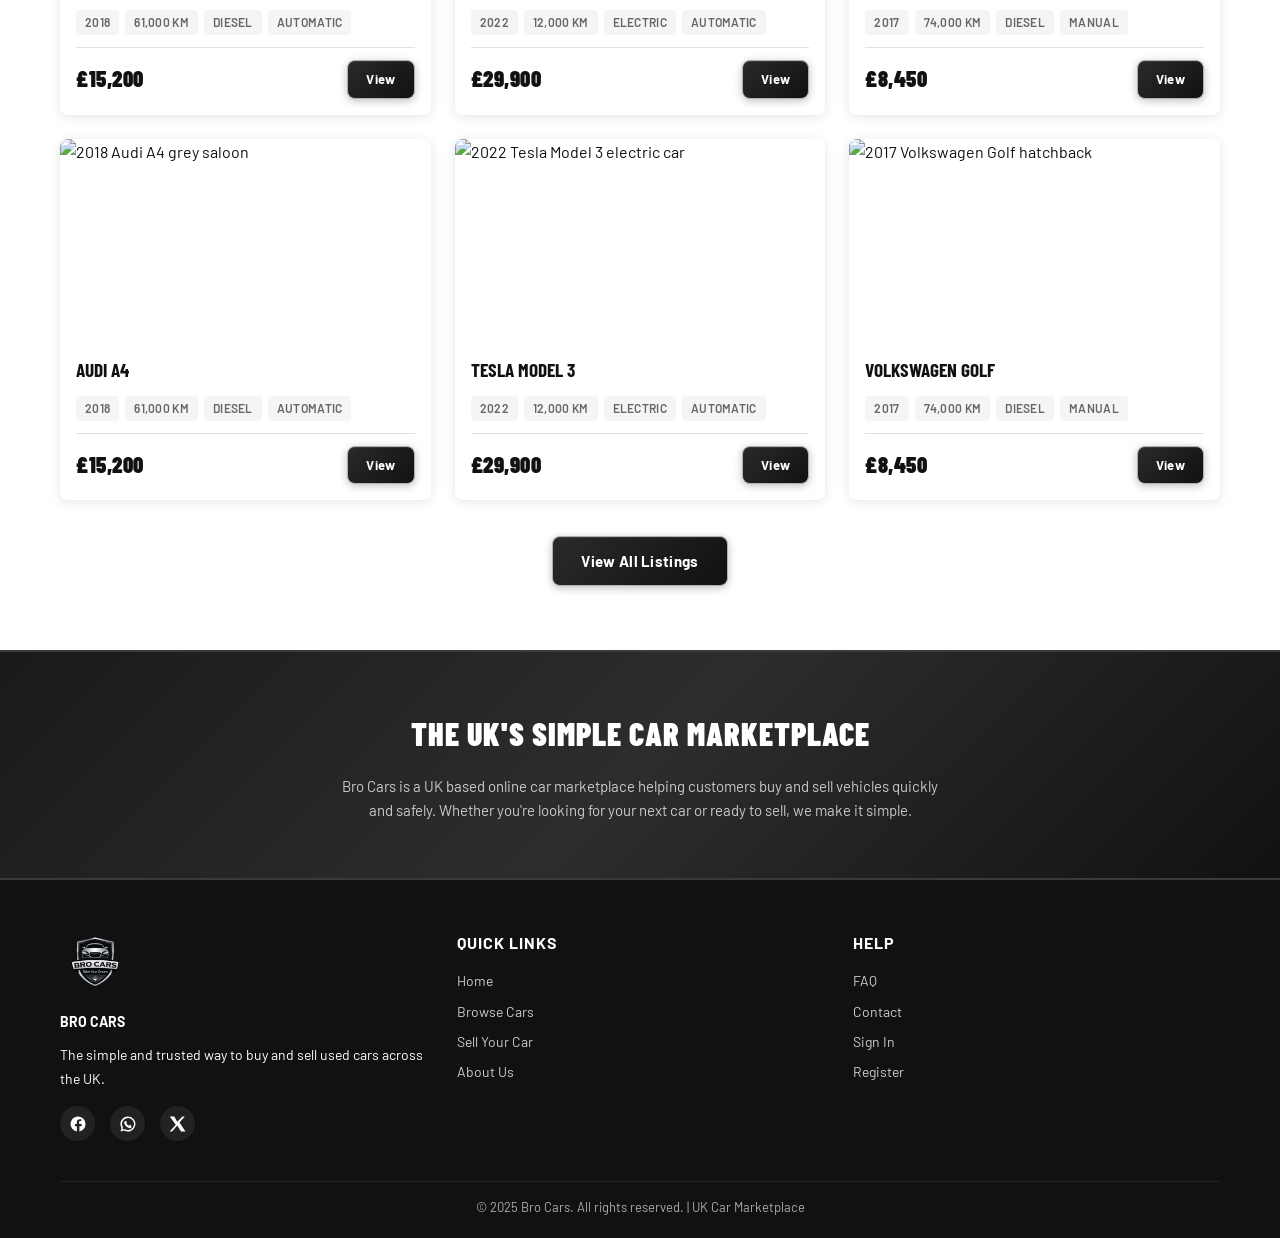
==== commit 5eb82fe8: "Update index.html" ====
--- a/index.html
+++ b/index.html
@@ -407,3 +407,4 @@
 <script src="script.js"></script>
 </body>
 </html>
+
--- a/style.css
+++ b/style.css
@@ -1092,7 +1092,7 @@
   width: 60px;
   height: 60px;
   border-radius: 50%;
-  box-shadow: 0 4px 10px rgba(0,0,0,0.3);
+  
   transition: transform 0.3s ease;
 }
 
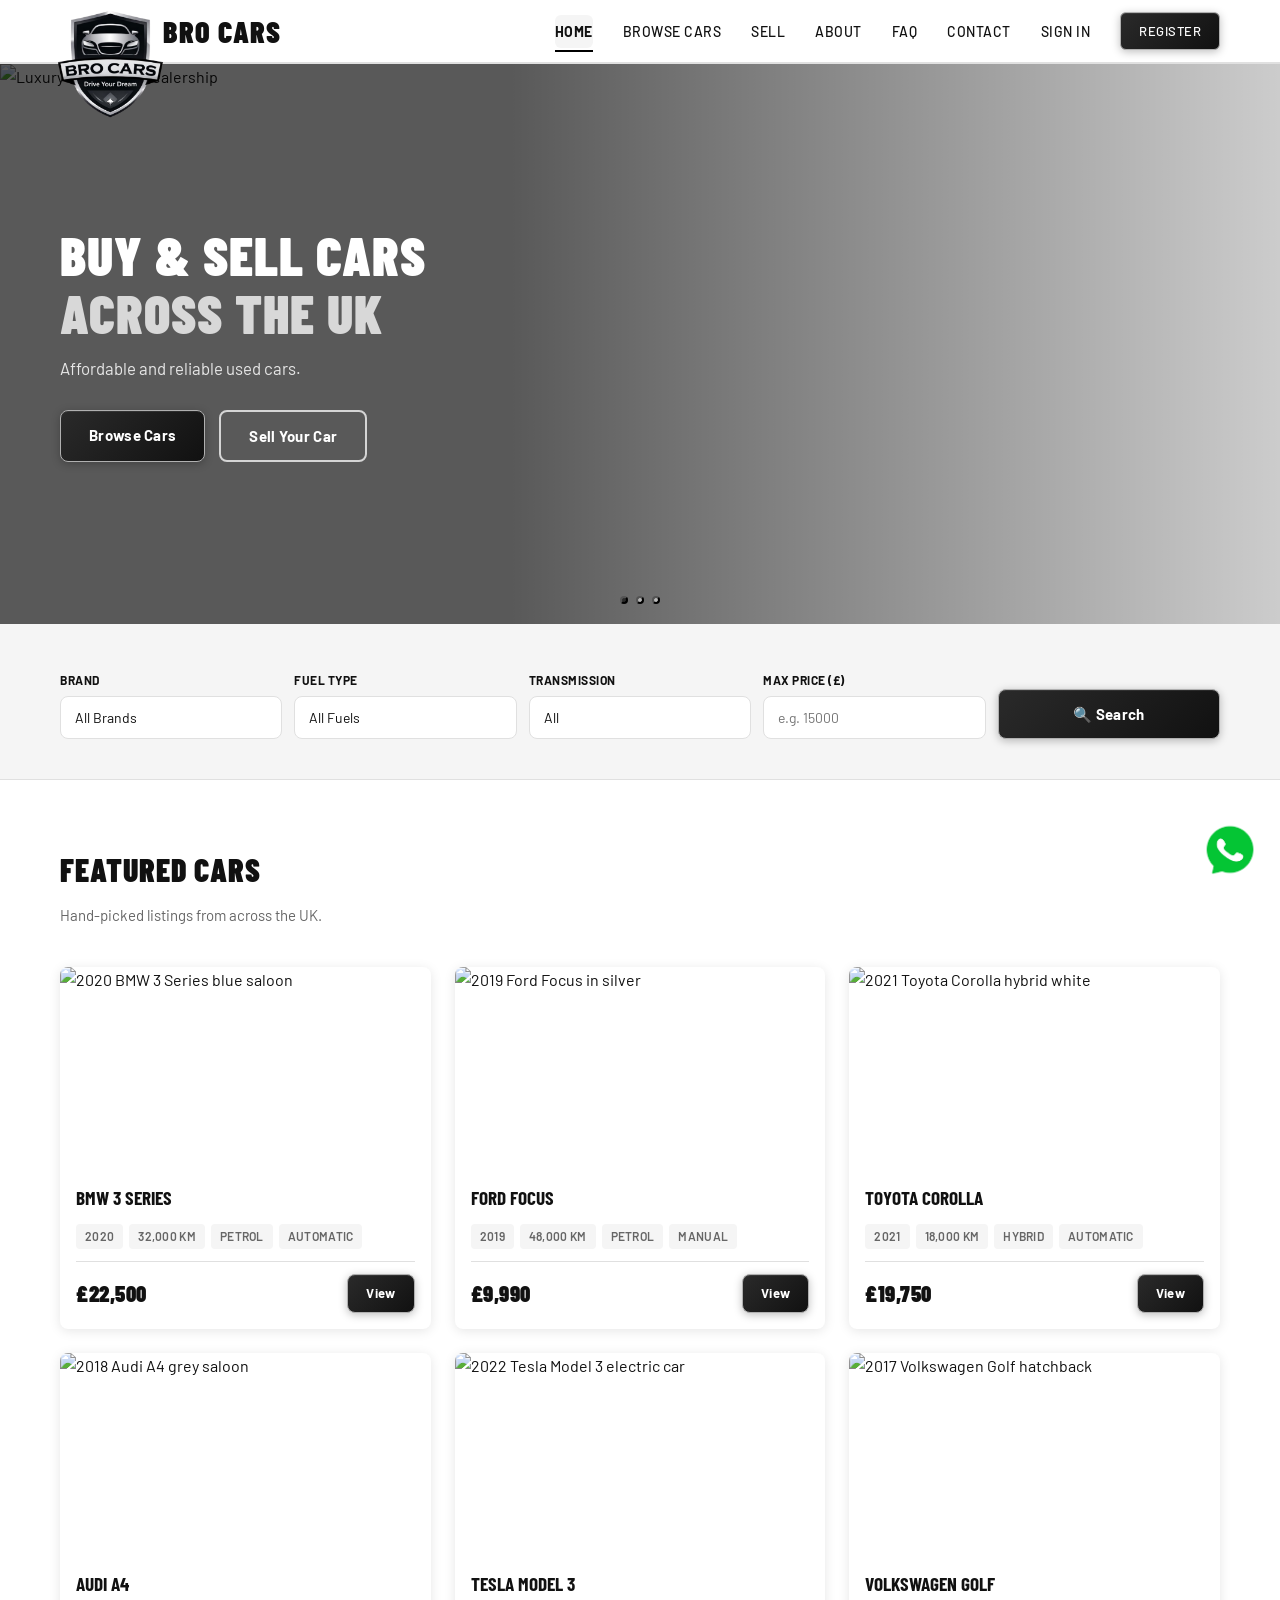
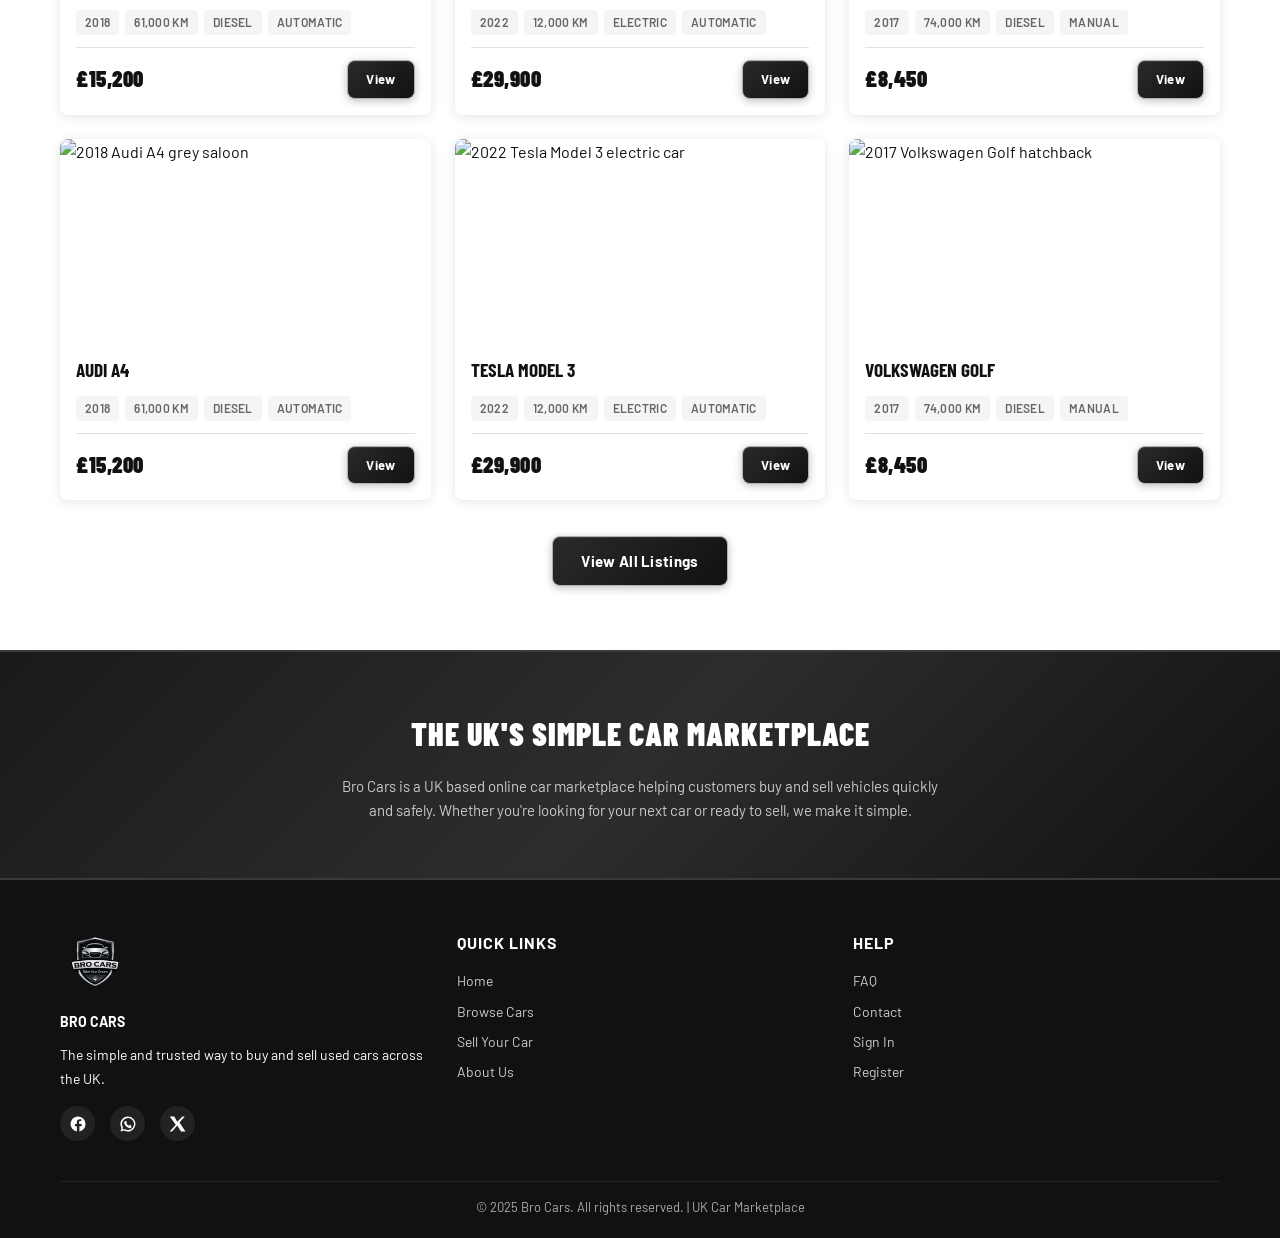
==== commit 45163138: "Update index.html" ====
--- a/index.html
+++ b/index.html
@@ -408,3 +408,4 @@
 </body>
 </html>
 
+
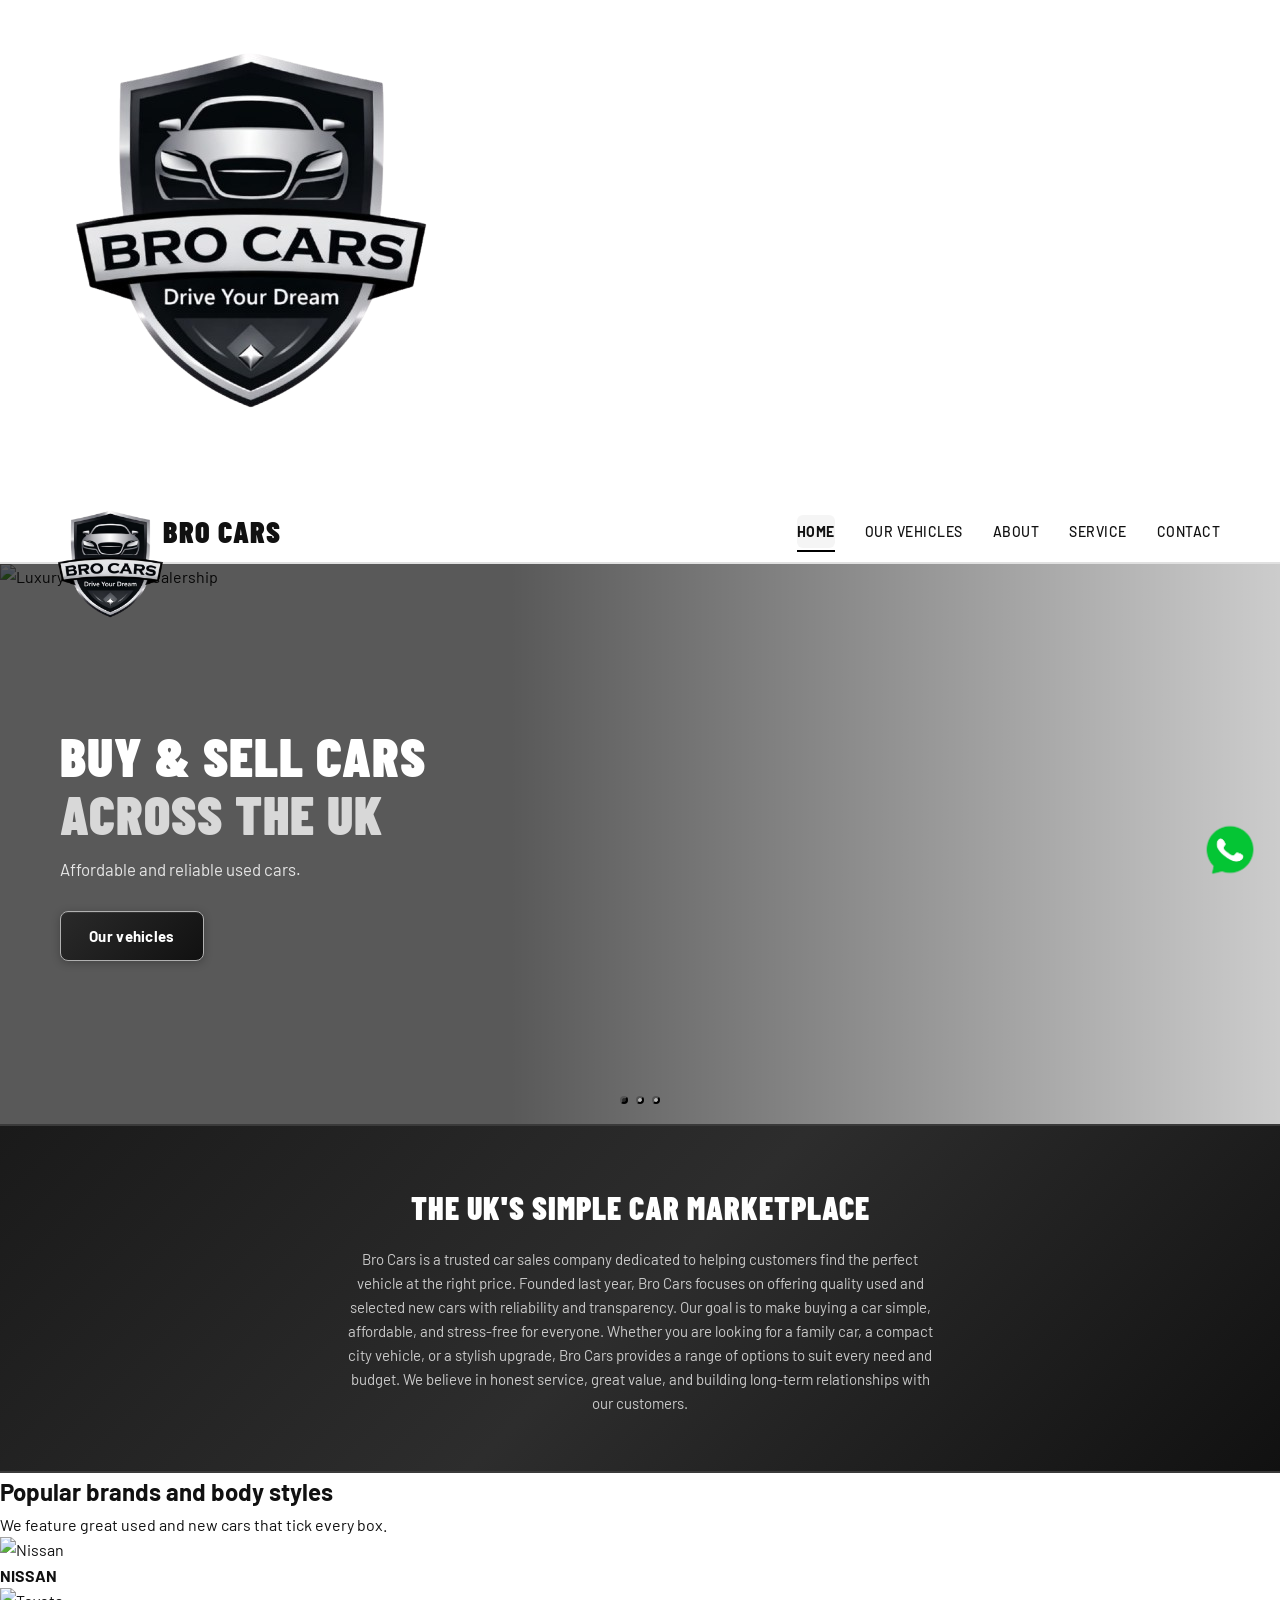
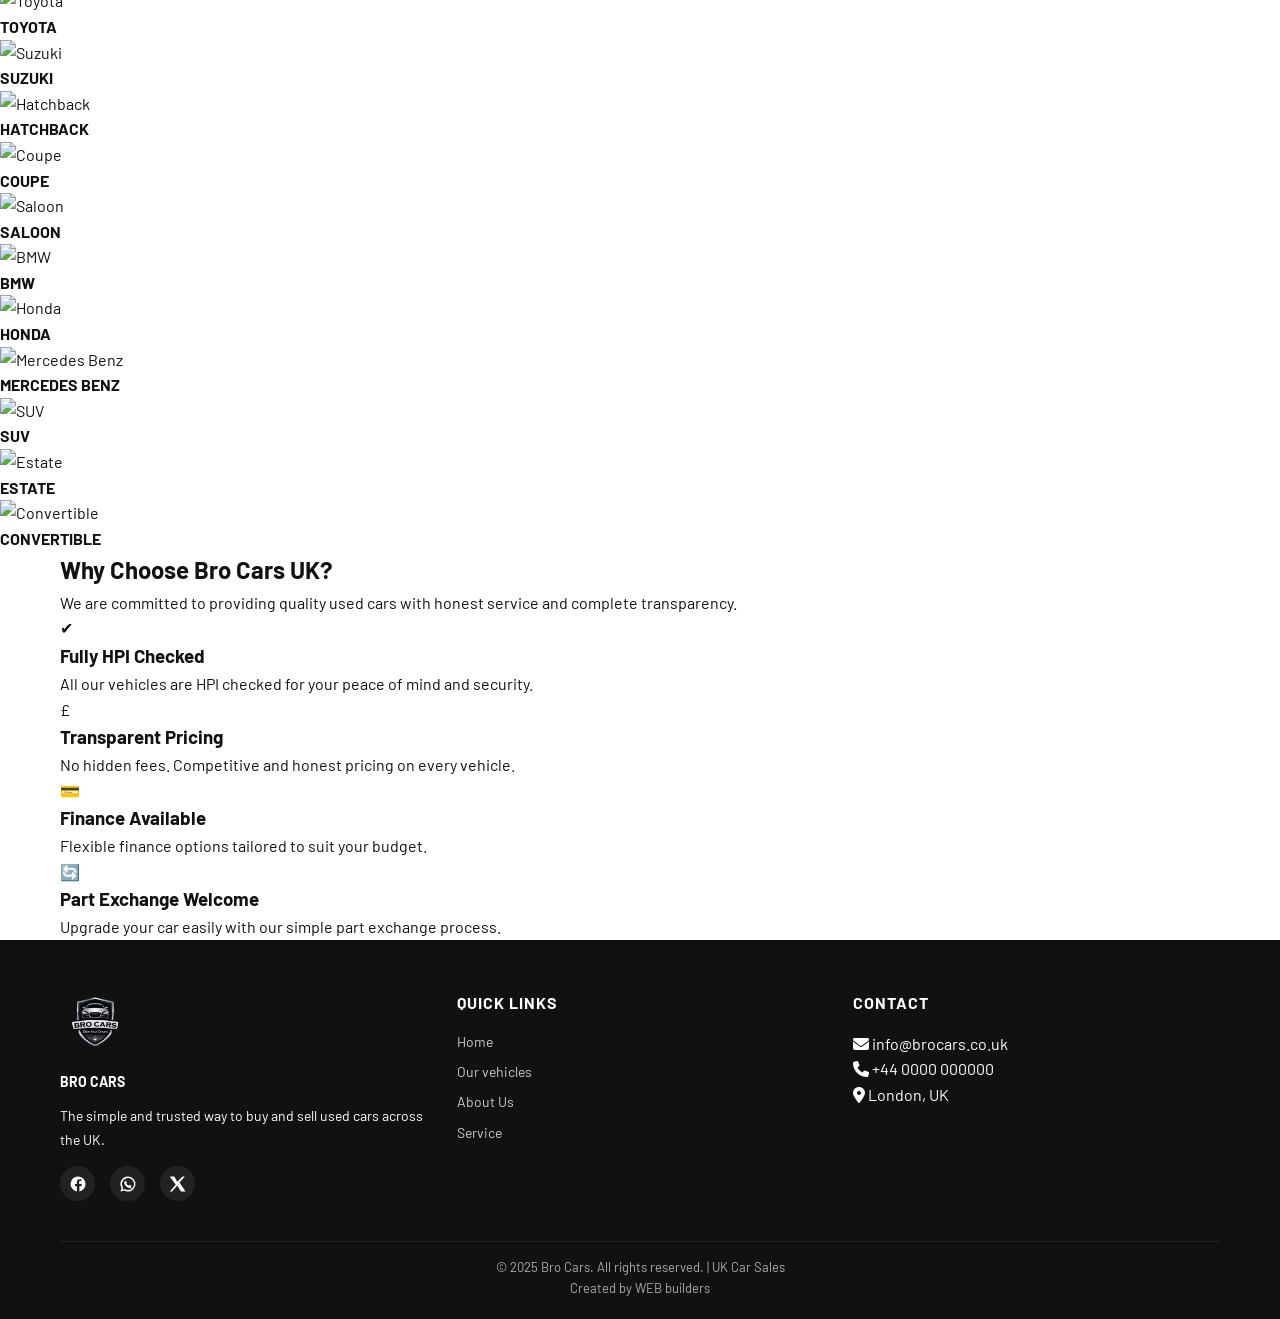
==== commit 2e5ce15d: "Update index.html" ====
--- a/index.html
+++ b/index.html
@@ -1,11 +1,13 @@
 <!DOCTYPE html>
 <html lang="en">
 <head>
+  <link rel="stylesheet" href="mobile.css" />
+  <link rel="stylesheet" href="https://cdnjs.cloudflare.com/ajax/libs/font-awesome/6.5.0/css/all.min.css">
   <meta charset="UTF-8" />
   <meta name="viewport" content="width=device-width, initial-scale=1.0" />
 
   <!-- Primary SEO -->
-  <title>About Bro Cars | Trusted UK Car Sales Marketplace</title>
+  <title>Bro Cars</title>
   <meta name="description" content="Learn about Bro Cars, a trusted UK car sales marketplace helping customers buy and sell used cars quickly and securely across the United Kingdom." />
   <meta name="keywords" content="UK car sales, buy cars UK, sell cars UK, used cars UK, car marketplace UK, Bro Cars UK" />
   <meta name="author" content="Bro Cars UK" />
@@ -31,6 +33,18 @@
   <link rel="stylesheet" href="style.css" />
 </head>
 <body>
+
+  <!-- SPLASH SCREEN -->
+<div id="splash-screen">
+  <img src="logo.png" alt="Bro Cars Logo" class="splash-logo">
+</div>
+
+<!-- MAIN WEBSITE -->
+<div id="main-content">
+
+  
+
+</div>
 
 <!-- NAVBAR -->
 <nav class="navbar" role="navigation" aria-label="Main navigation">
@@ -44,13 +58,14 @@
     </button>
     <ul class="nav-links" id="navLinks" role="list">
       <li><a href="index.html"class="active">Home</a></li>
-      <li><a href="ads.html">Browse Cars</a></li>
-      <li><a href="sell.html">Sell</a></li>
+      <li><a href="vehicles.html">Our vehicles</a></li>
+      <!-- <li><a href="sell.html">Sell</a></li> -->
       <li><a href="about.html">About</a></li>
-      <li><a href="faq.html">FAQ</a></li>
+      <li><a href="Service.html">Service</a></li>
+      <!-- <li><a href="faq.html">FAQ</a></li> -->
       <li><a href="contact.html">Contact</a></li>
-      <li><a href="signin.html">Sign In</a></li>
-      <li><a href="register.html" class="btn btn-red">Register</a></li>
+      <!-- <li><a href="signin.html">Sign In</a></li> -->
+      <!-- <li><a href="register.html" class="btn btn-red">Register</a></li> -->
     </ul>
   </div>
 </nav>
@@ -58,21 +73,22 @@
 <!-- HERO SLIDESHOW -->
 <section class="hero" aria-label="Hero slideshow">
   <div class="slide active">
-    <img src="https://images.unsplash.com/photo-1492144534655-ae79c964c9d7?w=1400&q=75&auto=format&fit=crop" alt="Luxury car at a UK dealership" loading="eager" />
+    <img src="car2 copy.png" alt="Luxury car at a UK dealership" loading="eager" />
   </div>
   <div class="slide">
-    <img src="https://w0.peakpx.com/wallpaper/698/296/HD-wallpaper-car-night-city.jpg" alt="Row of used cars for sale in the UK" loading="lazy" />
+    <img src="A4 copy.png" alt="Row of used cars for sale in the UK" loading="lazy" />
   </div>
   <div class="slide">
-    <img src="https://images.unsplash.com/photo-1503376780353-7e6692767b70?w=1400&q=75&auto=format&fit=crop" alt="Sports car on a UK road" loading="lazy" />
-  </div>
+    <img src="s4.jpeg" alt="Sports car on a UK road" loading="lazy" />
+  </div>
+ 
 
   <div class="hero-content">
     <h1>Buy &amp; Sell Cars<br /><span>Across the UK</span></h1>
     <p>Affordable and reliable used cars.</p>
     <div class="hero-buttons">
-      <a href="ads.html" class="btn btn-red">Browse Cars</a>
-      <a href="sell.html" class="btn btn-outline">Sell Your Car</a>
+      <a href="vehicles.html" class="btn btn-red">Our vehicles</a>
+      <!-- <a href="sell.html" class="btn btn-outline">Sell Your Car</a> -->
     </div>
   </div>
 
@@ -83,7 +99,7 @@
   </div>
 </section>
 
-<!-- SEARCH SECTION -->
+<!-- SEARCH SECTION
 <section class="search-section" aria-label="Search cars">
   <div class="container">
     <div class="search-grid">
@@ -131,17 +147,17 @@
       </div>
     </div>
   </div>
-</section>
+</section> -->
 
 <!-- FEATURED CARS -->
-<section class="section" aria-labelledby="featured-title">
+<!-- <section class="section" aria-labelledby="featured-title">
   <div class="container">
     <h2 class="section-title" id="featured-title">Featured Cars</h2>
     <p class="section-sub">Hand-picked listings from across the UK.</p>
 
-    <div class="cars-grid">
-
-      <!-- Card 1 -->
+    <div class="cars-grid"> -->
+
+      <!-- Card 1
       <article class="car-card">
         <div class="car-card-img">
           <img src="https://images.unsplash.com/photo-1555215695-3004980ad54e?w=600&q=70&auto=format&fit=crop" alt="2020 BMW 3 Series blue saloon" loading="lazy" />
@@ -159,10 +175,10 @@
             <a href="ads.html" class="btn btn-red" style="padding:8px 18px;font-size:13px">View</a>
           </div>
         </div>
-      </article>
+      </article> -->
 
       <!-- Card 2 -->
-      <article class="car-card">
+      <!-- <article class="car-card">
         <div class="car-card-img">
           <img src="https://images.unsplash.com/photo-1606664515524-ed2f786a0bd6?w=600&q=70&auto=format&fit=crop" alt="2019 Ford Focus in silver" loading="lazy" />
         </div>
@@ -179,10 +195,10 @@
             <a href="ads.html" class="btn btn-red" style="padding:8px 18px;font-size:13px">View</a>
           </div>
         </div>
-      </article>
+      </article> -->
 
       <!-- Card 3 -->
-      <article class="car-card">
+      <!-- <article class="car-card">
         <div class="car-card-img">
           <img src="https://images.unsplash.com/photo-1617788138017-80ad40651399?w=600&q=70&auto=format&fit=crop" alt="2021 Toyota Corolla hybrid white" loading="lazy" />
         </div>
@@ -199,10 +215,10 @@
             <a href="ads.html" class="btn btn-red" style="padding:8px 18px;font-size:13px">View</a>
           </div>
         </div>
-      </article>
+      </article> -->
 
       <!-- Card 4 -->
-      <article class="car-card">
+      <!-- <article class="car-card">
         <div class="car-card-img">
           <img src="https://images.unsplash.com/photo-1549317661-bd32c8ce0db2?w=600&q=70&auto=format&fit=crop" alt="2018 Audi A4 grey saloon" loading="lazy" />
         </div>
@@ -219,10 +235,10 @@
             <a href="ads.html" class="btn btn-red" style="padding:8px 18px;font-size:13px">View</a>
           </div>
         </div>
-      </article>
+      </article> -->
 
       <!-- Card 5 -->
-      <article class="car-card">
+      <!-- <article class="car-card">
         <div class="car-card-img">
           <img src="https://images.unsplash.com/photo-1494976388531-d1058494cdd8?w=600&q=70&auto=format&fit=crop" alt="2022 Tesla Model 3 electric car" loading="lazy" />
         </div>
@@ -239,10 +255,10 @@
             <a href="ads.html" class="btn btn-red" style="padding:8px 18px;font-size:13px">View</a>
           </div>
         </div>
-      </article>
+      </article> -->
 
       <!-- Card 6 -->
-      <article class="car-card">
+      <!-- <article class="car-card">
         <div class="car-card-img">
           <img src="https://images.unsplash.com/photo-1627483262268-9c2b5b2834b5?w=600&q=70&auto=format&fit=crop" alt="2017 Volkswagen Golf hatchback" loading="lazy" />
         </div>
@@ -259,10 +275,10 @@
             <a href="ads.html" class="btn btn-red" style="padding:8px 18px;font-size:13px">View</a>
           </div>
         </div>
-      </article>
+      </article> -->
 
       <!-- Card 4 -->
-      <article class="car-card">
+      <!-- <article class="car-card">
         <div class="car-card-img">
           <img src="https://images.unsplash.com/photo-1549317661-bd32c8ce0db2?w=600&q=70&auto=format&fit=crop" alt="2018 Audi A4 grey saloon" loading="lazy" />
         </div>
@@ -279,10 +295,10 @@
             <a href="ads.html" class="btn btn-red" style="padding:8px 18px;font-size:13px">View</a>
           </div>
         </div>
-      </article>
+      </article> -->
 
       <!-- Card 5 -->
-      <article class="car-card">
+      <!-- <article class="car-card">
         <div class="car-card-img">
           <img src="https://images.unsplash.com/photo-1494976388531-d1058494cdd8?w=600&q=70&auto=format&fit=crop" alt="2022 Tesla Model 3 electric car" loading="lazy" />
         </div>
@@ -299,10 +315,10 @@
             <a href="ads.html" class="btn btn-red" style="padding:8px 18px;font-size:13px">View</a>
           </div>
         </div>
-      </article>
+      </article> -->
 
       <!-- Card 6 -->
-      <article class="car-card">
+      <!-- <article class="car-card">
         <div class="car-card-img">
           <img src="https://images.unsplash.com/photo-1627483262268-9c2b5b2834b5?w=600&q=70&auto=format&fit=crop" alt="2017 Volkswagen Golf hatchback" loading="lazy" />
         </div>
@@ -319,23 +335,204 @@
             <a href="ads.html" class="btn btn-red" style="padding:8px 18px;font-size:13px">View</a>
           </div>
         </div>
-      </article>
-
+      </article> -->
+<!-- 
     </div>
 
     <div style="text-align:center;margin-top:36px">
       <a href="ads.html" class="btn btn-red">View All Listings</a>
     </div>
   </div>
-</section>
+</section> -->
 
 <!-- INTRO -->
 <section class="intro-section" aria-label="About Bro Cars">
   <div class="container">
     <h2>The UK's Simple Car Marketplace</h2>
-    <p>Bro Cars is a UK based online car marketplace helping customers buy and sell vehicles quickly and safely. Whether you're looking for your next car or ready to sell, we make it simple.</p>
+    <p>Bro Cars is a trusted car sales company dedicated to helping customers find the perfect vehicle at the right price. Founded last year, Bro Cars focuses on offering quality used and selected new cars with reliability and transparency. Our goal is to make buying a car simple, affordable, and stress-free for everyone. Whether you are looking for a family car, a compact city vehicle, or a stylish upgrade, Bro Cars provides a range of options to suit every need and budget. We believe in honest service, great value, and building long-term relationships with our customers.</p>
   </div>
 </section>
+
+
+<!-- <section class="brands-section">
+  <h2>Popular brands and body styles</h2>
+  <p class="subtitle">Straight to the best cars. We feature great used and new cars that tick every box.</p>
+
+  <div class="brand-grid">
+
+    <div class="brand-card">
+      <img src="https://wallpapers.com/images/hd/nissan-automotive-brand-logo-gcfu8m53losfzum1.png">
+      <h4>NISSAN</h4>
+    </div>
+
+    <div class="brand-card">
+      <img src="https://th.bing.com/th/id/R.22626ec6c81ac8fef140e69489b33d85?rik=d8EqMuslyXpyjA&riu=http%3a%2f%2fcdn.shopify.com%2fs%2ffiles%2f1%2f0209%2f6440%2f9393%2fcollections%2fDiode_Dynamics_SS3_and_Stealth_Tacoma_1200x1200.png%3fv%3d1624296580&ehk=TWirb3A0LrvtFeYK6r1bvg%2beLkucGExEFZAzz2FMoRw%3d&risl=&pid=ImgRaw&r=0">
+      <h4>TOYOTA</h4>
+    </div>
+
+    <div class="brand-card">
+      <img src="https://thangs.com/_next/image?url=https:%2F%2Fstorage.googleapis.com%2Fproduction-thangs-public%2Fuploads%2Fattachments%2Fac78a792-5178-4d7e-9b3b-a5dcca1f86b7%2Funtitled.146.png&w=1200&q=75">
+      <h4>SUZUKI</h4>
+    </div>
+
+    <div class="brand-card">
+      <img src="https://autome.lk/Content/images/car-body-type-icons/hatchback.svg">
+      <h4>HATCHBACK</h4>
+    </div>
+
+    <div class="brand-card">
+      <img src="https://autome.lk/Content/images/car-body-type-icons/coupe.svg">
+      <h4>COUPE</h4>
+    </div>
+
+    <div class="brand-card">
+      <img src="https://autome.lk/Content/images/car-body-type-icons/saloon.svg">
+      <h4>SALOON</h4>
+    </div>
+
+    <div class="brand-card">
+      <img src="https://autome.lk/Content/images/car-brand-icons/bmw.png">
+      <h4>BMW</h4>
+    </div>
+
+    <div class="brand-card">
+      <img src="honda-img.png">
+      <h4>HONDA</h4>
+    </div>
+
+    <div class="brand-card">
+      <img src="https://autome.lk/Content/images/car-brand-icons/mercedes-benz.png">
+      <h4>MERCEDES BENZ</h4>
+    </div>
+
+    <div class="brand-card">
+      <img src="https://autome.lk/Content/images/car-body-type-icons/suv.svg">
+      <h4>SUV</h4>
+    </div>
+
+    <div class="brand-card">
+      <img src="https://autome.lk/Content/images/car-body-type-icons/estate.svg">
+      <h4>ESTATE</h4>
+    </div>
+
+    <div class="brand-card">
+      <img src="https://autome.lk/Content/images/car-body-type-icons/convertible.svg">
+      <h4>CONVERTIBLE</h4>
+    </div>
+
+  </div>
+
+  
+
+</section> -->
+
+<section class="brands-section">
+  <h2>Popular brands and body styles</h2>
+  <p class="subtitle">We feature great used and new cars that tick every box.</p>
+
+  <div class="brand-grid">
+
+    <div class="brand-card">
+      <img src="https://wallpapers.com/images/hd/nissan-automotive-brand-logo-gcfu8m53losfzum1.png" alt="Nissan">
+      <h4>NISSAN</h4>
+    </div>
+
+    <div class="brand-card">
+      <img src="https://th.bing.com/th/id/R.22626ec6c81ac8fef140e69489b33d85?rik=d8EqMuslyXpyjA&riu=http%3a%2f%2fcdn.shopify.com%2fs%2ffiles%2f1%2f0209%2f6440%2f9393%2fcollections%2fDiode_Dynamics_SS3_and_Stealth_Tacoma_1200x1200.png%3fv%3d1624296580&ehk=TWirb3A0LrvtFeYK6r1bvg%2beLkucGExEFZAzz2FMoRw%3d&risl=&pid=ImgRaw&r=0" alt="Toyota">
+      <h4>TOYOTA</h4>
+    </div>
+
+    <div class="brand-card">
+      <img src="https://thangs.com/_next/image?url=https:%2F%2Fstorage.googleapis.com%2Fproduction-thangs-public%2Fuploads%2Fattachments%2Fac78a792-5178-4d7e-9b3b-a5dcca1f86b7%2Funtitled.146.png&w=1200&q=75" alt="Suzuki">
+      <h4>SUZUKI</h4>
+    </div>
+
+    <div class="brand-card">
+      <img src="https://autome.lk/Content/images/car-body-type-icons/hatchback.svg" alt="Hatchback">
+      <h4>HATCHBACK</h4>
+    </div>
+
+    <div class="brand-card">
+      <img src="https://autome.lk/Content/images/car-body-type-icons/coupe.svg" alt="Coupe">
+      <h4>COUPE</h4>
+    </div>
+
+    <div class="brand-card">
+      <img src="https://autome.lk/Content/images/car-body-type-icons/saloon.svg" alt="Saloon">
+      <h4>SALOON</h4>
+    </div>
+
+    <div class="brand-card">
+      <img src="https://autome.lk/Content/images/car-brand-icons/bmw.png" alt="BMW">
+      <h4>BMW</h4>
+    </div>
+
+    <div class="brand-card">
+      <img src="honda-img.png" alt="Honda">
+      <h4>HONDA</h4>
+    </div>
+
+    <div class="brand-card">
+      <img src="https://autome.lk/Content/images/car-brand-icons/mercedes-benz.png" alt="Mercedes Benz">
+      <h4>MERCEDES BENZ</h4>
+    </div>
+
+    <div class="brand-card">
+      <img src="https://autome.lk/Content/images/car-body-type-icons/suv.svg" alt="SUV">
+      <h4>SUV</h4>
+    </div>
+
+    <div class="brand-card">
+      <img src="https://autome.lk/Content/images/car-body-type-icons/estate.svg" alt="Estate">
+      <h4>ESTATE</h4>
+    </div>
+
+    <div class="brand-card">
+      <img src="https://autome.lk/Content/images/car-body-type-icons/convertible.svg" alt="Convertible">
+      <h4>CONVERTIBLE</h4>
+    </div>
+
+  </div>
+
+</section>
+
+<section class="trust-section">
+  <div class="container">
+    <h2>Why Choose Bro Cars UK?</h2>
+    <p class="trust-subtext">
+      We are committed to providing quality used cars with honest service and complete transparency.
+    </p>
+
+    <div class="trust-grid">
+      
+      <div class="trust-box">
+        <div class="icon">✔</div>
+        <h3>Fully HPI Checked</h3>
+        <p>All our vehicles are HPI checked for your peace of mind and security.</p>
+      </div>
+
+      <div class="trust-box">
+        <div class="icon">£</div>
+        <h3>Transparent Pricing</h3>
+        <p>No hidden fees. Competitive and honest pricing on every vehicle.</p>
+      </div>
+
+      <div class="trust-box">
+        <div class="icon">💳</div>
+        <h3>Finance Available</h3>
+        <p>Flexible finance options tailored to suit your budget.</p>
+      </div>
+
+      <div class="trust-box">
+        <div class="icon">🔄</div>
+        <h3>Part Exchange Welcome</h3>
+        <p>Upgrade your car easily with our simple part exchange process.</p>
+      </div>
+
+    </div>
+  </div>
+</section>
+
 
 <!-- FOOTER -->
 <footer class="footer">
@@ -383,23 +580,35 @@
       <div class="footer-col">
         <h4>Quick Links</h4>
         <a href="index.html">Home</a>
-        <a href="ads.html">Browse Cars</a>
-        <a href="sell.html">Sell Your Car</a>
+        <a href="vehicles.html">Our vehicles</a>
+        <!-- <a href="sell.html">Sell Your Car</a> -->
         <a href="about.html">About Us</a>
-      </div>
-
-      <div class="footer-col">
-        <h4>Help</h4>
-        <a href="faq.html">FAQ</a>
-        <a href="contact.html">Contact</a>
-        <a href="signin.html">Sign In</a>
-        <a href="register.html">Register</a>
-      </div>
+        <a href="Service.html">Service</a>
+      </div>
+<div class="footer-col contact">
+<h4>Contact</h4>
+
+<p>
+<i class="fa-solid fa-envelope"></i>
+info@brocars.co.uk
+</p>
+
+<p>
+<i class="fa-solid fa-phone"></i>
++44 0000 000000
+</p>
+
+<p>
+<i class="fa-solid fa-location-dot"></i>
+London, UK
+</p>
+</div>
 
     </div>
 
     <div class="footer-bottom">
-      <p>&copy; 2025 Bro Cars. All rights reserved. | UK Car Marketplace</p>
+      <p>&copy; 2025 Bro Cars. All rights reserved. | UK Car Sales</p>
+      <p>Created by WEB builders</p>
     </div>
   </div>
 </footer>
@@ -407,5 +616,3 @@
 <script src="script.js"></script>
 </body>
 </html>
-
-
